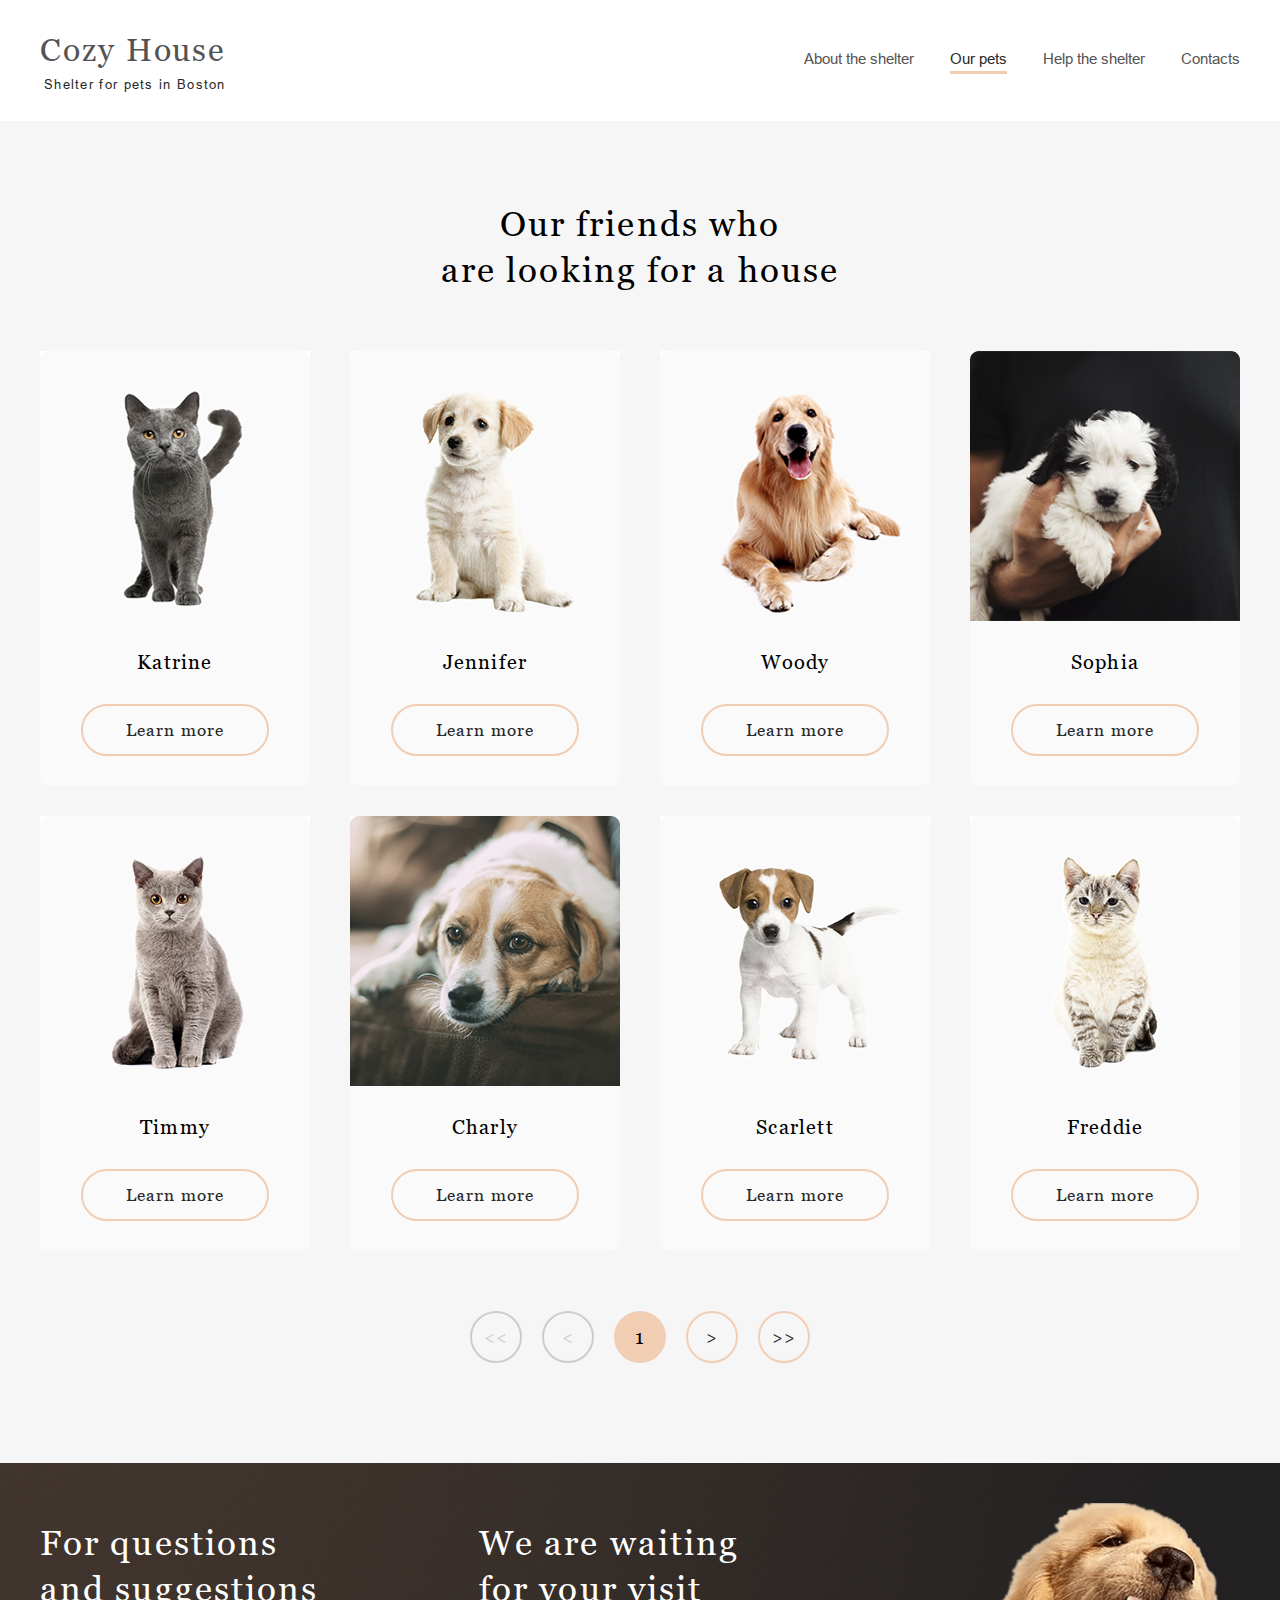
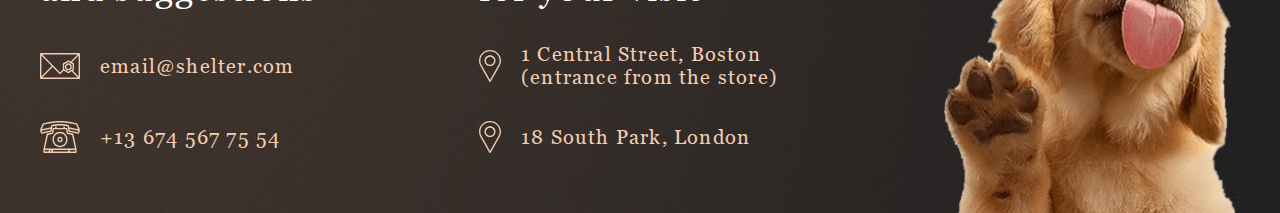
==== pets/index.html @ 0ee044de "feat: add pets 768 and 320" ====
<!DOCTYPE html>
<html lang="en">

<head>
  <meta charset="UTF-8">
  <meta name="viewport" content="width=device-width, initial-scale=1.0">
  <link rel="shortcut icon" href="../assets/favicon.ico" type="image/x-icon">
  <link rel="stylesheet" href="../assets/style.css">
  <link rel="stylesheet" href="style.css">

  <title>Cozy House - Pets</title>
</head>

<body>
  <header class="header header--style-secondary">
    <div class="header-wrapper">
      <a href="../main/index.html" class="logo">
        <h1 class="logo__title title title--style-h1">Cozy House</h1>
        <div class="logo__subtitle">Shelter for pets in Boston</div>
      </a>

      <nav class="nav">
        <ul class="nav-list">
          <li class="nav-list__item">
            <a class="nav-list__link link" href="../main/index.html">About the shelter</a>
          </li>
          <li class="nav-list__item nav-list__item--active">
            <a class="nav-list__link link">Our pets</a>
          </li>
          <li class="nav-list__item">
            <a class="nav-list__link link" href="../main/index.html#help">Help the shelter</a>
          </li>
          <li class="nav-list__item">
            <a class="nav-list__link link" href="#footer">Contacts</a>
          </li>
        </ul>
      </nav>

      <button class="burger-btn">
        <div class="burger-btn__line"></div>
        <div class="burger-btn__line"></div>
        <div class="burger-btn__line"></div>
      </button>
    </div>
  </header>

  <main>
    <section class="our-friends">
      <div class="our-friends__wrapper content-wrapper">
        <h3 class="our-friends__heading title title--style-h3">
          Our friends who<br>
          are looking for a house
        </h3>

        <div class="our-friends__cards pet-cards">
          <div class="pet-card">
            <div class="pet-card__image">
              <img width="270" height="270" src="../assets/img/pets-katrine.jpg" alt="cat Katrine">
            </div>
            <div class="pet-card__name">Katrine</div>

            <button class="button button--style-secondary">Learn more</button>
          </div>

          <div class="pet-card">
            <div class="pet-card__image">
              <img width="270" height="270" src="../assets/img/pets-jennifer.jpg" alt="puppy Jennifer">
            </div>
            <div class="pet-card__name">Jennifer</div>

            <button class="button button--style-secondary">Learn more</button>
          </div>

          <div class="pet-card">
            <div class="pet-card__image">
              <img width="270" height="270" src="../assets/img/pets-woody.jpg" alt="dog Woody">
            </div>
            <div class="pet-card__name">Woody</div>

            <button class="button button--style-secondary">Learn more</button>
          </div>

          <div class="pet-card">
            <div class="pet-card__image">
              <img width="270" height="270" src="../assets/img/pets-sophia.jpg" alt="puppy Sophia">
            </div>
            <div class="pet-card__name">Sophia</div>

            <button class="button button--style-secondary">Learn more</button>
          </div>

          <div class="pet-card">
            <div class="pet-card__image">
              <img width="270" height="270" src="../assets/img/pets-timmy.jpg" alt="cat Timmy">
            </div>
            <div class="pet-card__name">Timmy</div>

            <button class="button button--style-secondary">Learn more</button>
          </div>

          <div class="pet-card">
            <div class="pet-card__image">
              <img width="270" height="270" src="../assets/img/pets-charly.jpg" alt="dog Charly">
            </div>
            <div class="pet-card__name">Charly</div>

            <button class="button button--style-secondary">Learn more</button>
          </div>

          <div class="pet-card">
            <div class="pet-card__image">
              <img width="270" height="270" src="../assets/img/pets-scarlet.jpg" alt="puppy Scarlett">
            </div>
            <div class="pet-card__name">Scarlett</div>

            <button class="button button--style-secondary">Learn more</button>
          </div>

          <div class="pet-card">
            <div class="pet-card__image">
              <img width="270" height="270" src="../assets/img/pets-freddie.jpg" alt="cat Freddie">
            </div>
            <div class="pet-card__name">Freddie</div>

            <button class="button button--style-secondary">Learn more</button>
          </div>
        </div>

        <div class="our-friends__buttons">
          <button
            class="our-friends__button our-friends__button--start button button--style-secondary button--form-round"
            disabled>
            &lt;&lt;
          </button>
          <button
            class="our-friends__button our-friends__button--step-up button button--style-secondary button--form-round"
            disabled>
            &lt;
          </button>

          <div class="our-friends__page-number title title--style-h4">1</div>

          <button
            class="our-friends__button our-friends__button--step-down button button--style-secondary button--form-round">
            &gt;
          </button>
          <button
            class="our-friends__button our-friends__button--finsh button button--style-secondary button--form-round">
            &gt;&gt;
          </button>
        </div>
      </div>
    </section>
  </main>

  <footer id="footer" class="footer">
    <div class="footer-wrapper">
      <div class="footer-contacts">
        <h3 class="footer__title title title--style-h3">For questions and suggestions</h3>
        <a class="footer-link" href="mailto:email@shelter.com">
          <svg class="footer-link__icon" width="40" height="32" viewBox="0 0 40 32" xmlns="http://www.w3.org/2000/svg">
            <path
              d="M39.315 3H0.684964C0.5033 3 0.329077 3.07325 0.200621 3.20362C0.0721657 3.334 0 3.51084 0 3.69522V28.3048C0 28.4892 0.0721657 28.666 0.200621 28.7964C0.329077 28.9268 0.5033 29 0.684964 29H39.315C39.4967 29 39.6709 28.9268 39.7994 28.7964C39.9278 28.666 40 28.4892 40 28.3048V3.69522C40 3.51084 39.9278 3.334 39.7994 3.20362C39.6709 3.07325 39.4967 3 39.315 3ZM32.5774 18.0331C32.6846 18.5259 32.7954 19.0355 32.6513 19.2882C32.4966 19.5596 31.9966 19.7173 31.5131 19.8699C31.1316 19.9902 30.7373 20.1147 30.3857 20.3212C30.0461 20.5206 29.7523 20.8001 29.4683 21.0704C29.0772 21.4426 28.7079 21.794 28.374 21.794C28.04 21.794 27.6706 21.4425 27.2797 21.0704C26.9956 20.8001 26.7018 20.5205 26.3622 20.3212C26.0107 20.1147 25.6163 19.9903 25.2348 19.8699C24.7513 19.7173 24.2513 19.5596 24.0967 19.2882C23.9526 19.0355 24.0633 18.5259 24.1705 18.0331C24.2584 17.6285 24.3493 17.2103 24.3493 16.7821C24.3493 16.354 24.2584 15.9356 24.1705 15.5311C24.0633 15.0383 23.9526 14.5288 24.0967 14.2759C24.2513 14.0046 24.7513 13.8468 25.2348 13.6942C25.6163 13.5739 26.0107 13.4494 26.3622 13.243C26.7018 13.0435 26.9956 12.764 27.2797 12.4937C27.6706 12.1216 28.04 11.7701 28.374 11.7701C28.7079 11.7701 29.0773 12.1216 29.4683 12.4937C29.7523 12.764 30.0461 13.0435 30.3857 13.243C30.7373 13.4493 31.1316 13.5738 31.5131 13.6941C31.9966 13.8467 32.4966 14.0045 32.6512 14.2758C32.7954 14.5286 32.6846 15.0381 32.5774 15.5309C32.4895 15.9354 32.3986 16.3537 32.3986 16.7819C32.3986 17.2102 32.4895 17.6286 32.5774 18.0331ZM30.5975 11.6608C30.5345 11.6024 30.4705 11.5416 30.4053 11.4795C29.8904 10.9896 29.2497 10.3798 28.374 10.3798C27.4982 10.3798 26.8575 10.9896 26.3426 11.4795C26.1045 11.7061 25.8796 11.9201 25.6761 12.0396C25.4574 12.168 25.1518 12.2645 24.8281 12.3666C24.1276 12.5876 23.3336 12.8381 22.9109 13.5797C22.5001 14.3004 22.6768 15.1134 22.8328 15.8307C22.9081 16.1777 22.9794 16.5055 22.9794 16.7821C22.9794 17.0587 22.9081 17.3866 22.8328 17.7336C22.6975 18.3556 22.5473 19.0496 22.7775 19.693L19.9997 22.5464L2.32449 4.39044H37.6748L30.5975 11.6608ZM11.7007 16L1.36993 26.6116V5.38812L11.7007 16ZM12.6635 16.989L19.5124 24.0242C19.5761 24.0896 19.6519 24.1416 19.7356 24.177C19.8192 24.2125 19.9089 24.2308 19.9996 24.2308C20.0902 24.2308 20.18 24.2125 20.2636 24.177C20.3472 24.1416 20.4231 24.0896 20.4868 24.0242L23.6841 20.7398C24.044 20.9494 24.4495 21.0781 24.8281 21.1976C25.1518 21.2997 25.4575 21.3962 25.6761 21.5245C25.8796 21.644 26.1044 21.8581 26.3426 22.0846C26.8575 22.5746 27.4982 23.1844 28.374 23.1844C29.2496 23.1844 29.8904 22.5746 30.4053 22.0846C30.6434 21.858 30.8682 21.644 31.0718 21.5244C31.2043 21.4466 31.3691 21.3806 31.5502 21.3179L37.675 27.6094H2.32431L12.6635 16.989ZM32.9664 20.7946C33.3117 20.6108 33.6223 20.3612 33.8371 19.9846C34.2479 19.2639 34.0711 18.4508 33.9151 17.7336C33.8398 17.3866 33.7686 17.0587 33.7686 16.7821C33.7686 16.5055 33.8398 16.1777 33.9151 15.8307C34.0711 15.1134 34.2479 14.3005 33.837 13.5797C33.4142 12.8381 32.6203 12.5876 31.9197 12.3666L31.8559 12.3463L38.6301 5.38738V26.6122L32.9664 20.7946Z"
              fill="#F1CDB3" />
            <path
              d="M28.374 13.2424C26.451 13.2424 24.8865 14.8302 24.8865 16.782C24.8865 18.7337 26.451 20.3215 28.374 20.3215C30.297 20.3215 31.8614 18.7337 31.8614 16.782C31.8614 14.8302 30.2969 13.2424 28.374 13.2424ZM28.374 18.9311C27.2064 18.9311 26.2564 17.967 26.2564 16.782C26.2564 15.5969 27.2063 14.6328 28.374 14.6328C29.5416 14.6328 30.4915 15.5969 30.4915 16.782C30.4915 17.967 29.5415 18.9311 28.374 18.9311Z"
              fill="#F1CDB3" />
          </svg>
          <span class="footer-link__text title title--style-h4">email@shelter.com</span>
        </a>

        <a href="tel:+136745677554" class="footer-link">
          <svg class="footer-link__icon" width="40" height="32" viewBox="0 0 40 32" xmlns="http://www.w3.org/2000/svg">
            <path
              d="M39.9461 8.89543L37.5102 2.9049C37.4685 2.80251 37.4043 2.71139 37.3226 2.63868C37.2408 2.56598 37.1437 2.51367 37.0389 2.48585L34.111 1.70799C25.5388 -0.569376 14.4609 -0.569281 5.88906 1.70799L2.96105 2.48585C2.85626 2.51367 2.75918 2.56598 2.67743 2.63868C2.59568 2.71139 2.53147 2.80251 2.48984 2.9049L0.0539764 8.89543C-0.0131281 9.06038 -0.0178273 9.24503 0.0407965 9.41333L1.01509 12.2089C1.07166 12.3713 1.18339 12.5075 1.32986 12.5925C1.47633 12.6775 1.64776 12.7056 1.8128 12.6717L11.0692 10.7747C11.2084 10.7462 11.3359 10.675 11.4348 10.5706C11.5337 10.4661 11.5993 10.3334 11.623 10.19L12.4245 5.32594C16.8365 4.18994 23.1635 4.18994 27.5753 5.32594L28.3769 10.19C28.4006 10.3335 28.4662 10.4663 28.5651 10.5707C28.664 10.6751 28.7915 10.7463 28.9307 10.7748L38.187 12.6718C38.3521 12.7056 38.5234 12.6774 38.6699 12.5924C38.8164 12.5075 38.9281 12.3714 38.9848 12.209L39.9592 9.41343C40.0178 9.2451 40.0131 9.06043 39.9461 8.89543ZM2.13193 11.1412L1.63183 9.70624L10.5973 7.78606L10.321 9.46295L2.13193 11.1412ZM11.6222 4.0568C11.4935 4.09314 11.3777 4.16636 11.2883 4.26784C11.1989 4.36933 11.1396 4.49486 11.1174 4.62969L10.848 6.26453L1.85991 8.1896L3.65015 3.78707L6.2409 3.09877C14.5991 0.878304 25.4007 0.878208 33.7593 3.09877L36.35 3.78707L38.1403 8.1896L29.1522 6.26453L28.8828 4.62969C28.8606 4.49487 28.8013 4.36936 28.7119 4.26788C28.6224 4.1664 28.5066 4.09318 28.378 4.0568C23.6016 2.70615 16.3984 2.70615 11.6222 4.0568ZM37.8681 11.1412L29.6792 9.46295L29.4028 7.78606L38.3682 9.70624L37.8681 11.1412Z"
              fill="#F1CDB3" />
            <path
              d="M33.2901 13.1186C33.261 12.9842 33.1948 12.8612 33.0995 12.7643C33.0041 12.6673 32.8836 12.6005 32.7522 12.5717L27.9776 11.526L27.3764 7.51395C27.351 7.34431 27.2672 7.18959 27.1401 7.07781C27.013 6.96603 26.851 6.90458 26.6835 6.90458H24.814V5.96398C24.814 5.56724 24.5002 5.2456 24.1129 5.2456C23.7257 5.2456 23.4119 5.56724 23.4119 5.96398V6.90458H16.5882V5.96398C16.5882 5.56724 16.2744 5.2456 15.8871 5.2456C15.4999 5.2456 15.1861 5.56724 15.1861 5.96398V6.90458H13.3166C13.1491 6.90458 12.9871 6.96603 12.86 7.07781C12.7329 7.18959 12.6491 7.34431 12.6237 7.51395L12.0224 11.526L7.24791 12.5717C7.11654 12.6005 6.996 12.6673 6.90063 12.7643C6.80527 12.8612 6.73908 12.9842 6.70996 13.1186L3.46796 28.0878C3.45692 28.1389 3.45134 28.1911 3.45132 28.2434V31.2816C3.45132 31.4721 3.52519 31.6549 3.65666 31.7896C3.78814 31.9243 3.96645 32 4.15239 32H35.8477C36.0336 32 36.212 31.9243 36.3434 31.7896C36.4749 31.6549 36.5488 31.4721 36.5488 31.2816V28.2434C36.5488 28.1911 36.5432 28.1389 36.5321 28.0878L33.2901 13.1186ZM7.98131 13.8802L12.7885 12.8273C12.9276 12.7968 13.0544 12.7238 13.152 12.6178C13.2496 12.5118 13.3134 12.3779 13.335 12.2338L13.9183 8.34134H26.0819L26.6651 12.2338C26.6867 12.3779 26.7505 12.5118 26.8481 12.6178C26.9457 12.7238 27.0725 12.7968 27.2115 12.8273L32.0189 13.8802L34.9741 27.5251H5.0261L7.98131 13.8802ZM11.7966 28.9618L10.8935 30.5632H9.82782L10.7309 28.9618H11.7966ZM13.416 28.9618H28.6721L27.769 30.5632H12.513L13.416 28.9618ZM4.85345 28.9618H9.11142L8.20836 30.5632H4.85345V28.9618ZM29.3885 30.5632L30.2916 28.9618H35.1466V30.5632H29.3885Z"
              fill="#F1CDB3" />
            <path
              d="M20 26.1606C24.1492 26.1606 27.5248 22.7016 27.5248 18.45C27.5248 14.1983 24.1492 10.7393 20 10.7393C15.8509 10.7393 12.4753 14.1983 12.4753 18.45C12.4753 22.7016 15.8509 26.1606 20 26.1606ZM20 12.1761C23.3761 12.1761 26.1227 14.9905 26.1227 18.45C26.1227 21.9094 23.3761 24.7238 20 24.7238C16.624 24.7238 13.8774 21.9094 13.8774 18.45C13.8774 14.9905 16.624 12.1761 20 12.1761Z"
              fill="#F1CDB3" />
            <path
              d="M20 21.1847C21.4717 21.1847 22.6691 19.9578 22.6691 18.4497C22.6691 16.9416 21.4717 15.7147 20 15.7147C18.5283 15.7147 17.3309 16.9416 17.3309 18.4497C17.3309 19.9578 18.5283 21.1847 20 21.1847ZM20 17.1514C20.6987 17.1514 21.267 17.7338 21.267 18.4497C21.267 19.1656 20.6987 19.7479 20 19.7479C19.3014 19.7479 18.733 19.1656 18.733 18.4497C18.733 17.7339 19.3014 17.1514 20 17.1514Z"
              fill="#F1CDB3" />
          </svg>
          <span class="footer-link__text title title title--style-h4">+13 674 567 75 54</span>
        </a>
      </div>

      <div class="footer-locations">
        <h3 class="footer__title title title--style-h3">We are waiting for your visit</h3>
        <a class="footer-link" href="https://maps.app.goo.gl/YKdQUfPBckraGof38" target="_blank">
          <svg class="footer-link__icon" width="22" height="32" viewBox="0 0 22 32" xmlns="http://www.w3.org/2000/svg">
            <path
              d="M11 0C4.93475 0 3.05176e-05 4.78519 3.05176e-05 10.6667C3.05176e-05 12.4323 0.455262 14.1829 1.32067 15.7357L10.3985 31.6562C10.5193 31.8685 10.7496 32 11 32C11.2504 32 11.4807 31.8685 11.6016 31.6562L20.6827 15.7304C21.5448 14.1829 22 12.4323 22 10.6666C22 4.78519 17.0653 0 11 0ZM19.4762 15.0905L11 29.9557L2.52717 15.0964C1.7732 13.7435 1.37507 12.2116 1.37507 10.6667C1.37507 5.52019 5.69278 1.33337 11 1.33337C16.3073 1.33337 20.625 5.52025 20.625 10.6667C20.625 12.2116 20.2269 13.7435 19.4762 15.0905Z" />
            <path
              d="M11 5.33329C7.9674 5.33329 5.50008 7.72585 5.50008 10.6666C5.50008 13.6074 7.9674 16 11 16C14.0327 16 16.5 13.6074 16.5 10.6667C16.5 7.72592 14.0327 5.33329 11 5.33329ZM11 14.6667C8.72537 14.6667 6.87505 12.8724 6.87505 10.6667C6.87505 8.46092 8.72537 6.66667 11 6.66667C13.2747 6.66667 15.125 8.46092 15.125 10.6667C15.125 12.8724 13.2747 14.6667 11 14.6667Z" />
          </svg>

          <span class="footer-link__text title title--style-h4">
            1 Central Street, Boston (entrance from the store)
          </span>
        </a>

        <a href="https://maps.app.goo.gl/YKdQUfPBckraGof38" class="footer-link" target="_blank">
          <svg class="footer-link__icon" width="22" height="32" viewBox="0 0 22 32" xmlns="http://www.w3.org/2000/svg">
            <path
              d="M11 0C4.93475 0 3.05176e-05 4.78519 3.05176e-05 10.6667C3.05176e-05 12.4323 0.455262 14.1829 1.32067 15.7357L10.3985 31.6562C10.5193 31.8685 10.7496 32 11 32C11.2504 32 11.4807 31.8685 11.6016 31.6562L20.6827 15.7304C21.5448 14.1829 22 12.4323 22 10.6666C22 4.78519 17.0653 0 11 0ZM19.4762 15.0905L11 29.9557L2.52717 15.0964C1.7732 13.7435 1.37507 12.2116 1.37507 10.6667C1.37507 5.52019 5.69278 1.33337 11 1.33337C16.3073 1.33337 20.625 5.52025 20.625 10.6667C20.625 12.2116 20.2269 13.7435 19.4762 15.0905Z" />
            <path
              d="M11 5.33329C7.9674 5.33329 5.50008 7.72585 5.50008 10.6666C5.50008 13.6074 7.9674 16 11 16C14.0327 16 16.5 13.6074 16.5 10.6667C16.5 7.72592 14.0327 5.33329 11 5.33329ZM11 14.6667C8.72537 14.6667 6.87505 12.8724 6.87505 10.6667C6.87505 8.46092 8.72537 6.66667 11 6.66667C13.2747 6.66667 15.125 8.46092 15.125 10.6667C15.125 12.8724 13.2747 14.6667 11 14.6667Z" />
          </svg>

          <span class="footer-link__text title title title--style-h4"> 18 South Park, London </span>
        </a>
      </div>
      <div class="footer-image">
        <img src="../assets/img/footer-puppy.png" alt="puppy">
      </div>
    </div>
  </footer>

  <script src="index.js"></script>
</body>

</html>
---- assets/style.css ----
@font-face {
  font-family: 'Arial';
  src: url('./fonts/arial/arial-regular.ttf');
  font-weight: 400;
}

@font-face {
  font-family: 'Georgia';
  src: url('./fonts/georgia/georgia-regular.ttf');
  font-weight: 400;
}

:root {
  --font-family: 'Georgia', sans-serif;
  --second-family: 'Arial', sans-serif;

  --color-light-xl: #fff;
  --color-light-l: #f6f6f6;
  --color-light-s: #fafafa;

  --color-dark-s: #cdcdcd;
  --color-dark-m: #b2b2b2;
  --color-dark-l: #545454;
  --color-dark-xl: #4c4c4c;
  --color-dark-2xl: #444;
  --color-dark-3xl: #292929;

  --color-primary: #f1cdb3;
  --color-primary-light: #fddcc4;
}

* {
  box-sizing: border-box;
  padding: 0;
  margin: 0;
}

html {
  font-size: 18px;
  scroll-behavior: smooth;
}

body {
  position: relative;

  background: url('../assets/img/noise_transparent.png'),
    radial-gradient(100% 215.42% at 0% 0%, #5b483a 0%, #262425 100%);
}

img {
  object-fit: contain;
  width: 100%;
}

.title {
  font-family: var(--font-family);
  font-weight: 400;
  letter-spacing: 0.06em;
}

.title--style-h1 {
  font-size: 32px;
  line-height: 36px;
}

.title--style-h2 {
  font-size: 44px;
  line-height: 57.2px;
  letter-spacing: 0;
}

.title--style-h3 {
  font-size: 35px;
  line-height: 45.5px;
}

.title--style-h4 {
  font-size: 20px;
  line-height: 23px;
}

.title--style-h5 {
  font-size: 15px;
  line-height: 16.5px;
}

p,
.hint {
  font-family: var(--second-family);
  font-weight: 400;
}

.text {
  font-size: 15px;
  line-height: 24px;
}

.hint {
  font-size: 12px;
  font-style: italic;
  line-height: 18px;
}

.header {
  position: absolute;
  width: 100%;
  overflow: hidden;
}

.header-wrapper {
  display: flex;
  justify-content: space-between;
  align-items: center;

  max-width: 1280px;
  margin: 0 auto;
  padding: 30px 40px;
}

.logo {
  display: flex;
  flex-direction: column;
  gap: 10px;

  text-decoration: none;
}

.logo__title {
  color: var(--color-primary);
}

.logo__subtitle {
  padding-left: 4px;

  font-family: var(--second-family);
  font-weight: 400;
  font-size: 13px;
  color: var(--color-light-xl);
  letter-spacing: 0.1em;
  line-height: 14px;
}

.nav-list {
  display: flex;
  gap: 36px;
  padding: 17px 0 17px;
}

.nav-list__item {
  list-style: none;
}

.link {
  font-family: var(--second-family);
  font-weight: 400;
  font-size: 15px;
  line-height: 24px;
  text-decoration: none;

  transition: all 0.15s linear;
}

.nav-list__item--active {
  border-bottom: 3px solid var(--color-primary);
  pointer-events: none;
}

.link {
  color: var(--color-dark-s);
}

.nav-list__item--active .link,
.link:hover {
  color: var(--color-light-s);
}

.header--style-secondary {
  position: relative;
  background-color: var(--color-light-xl);
}

.header--style-secondary .logo__title {
  color: var(--color-dark-l);
}

.header--style-secondary .logo__subtitle {
  color: var(--color-dark-3xl);
}

.header--style-secondary .link {
  color: var(--color-dark-l);
}

.header--style-secondary .nav-list__item--active .link {
  color: var(--color-dark-3xl);
}

.header--style-secondary .nav .link:hover {
  color: var(--color-dark-3xl);
}

.content-wrapper {
  display: flex;
  justify-content: center;
  align-items: center;

  margin: 0 auto;
  max-width: 1280px;
  padding: 80px 40px 100px;
}

.button {
  width: fit-content;
  padding: 13px 43px;
  border-radius: 100px;

  font-family: var(--font-family);
  font-size: 17px;
  font-weight: 400;
  line-height: 22.1px;
  letter-spacing: 0.06em;
  color: var(--color-dark-3xl);
  text-decoration: none;

  cursor: pointer;

  transition: all 0.15s linear;
}

.button--style-primary {
  border: 2px solid var(--color-primary);
  background-color: var(--color-primary);
}

.button--style-primary:hover {
  background-color: var(--color-light-s);
}

.button--style-secondary {
  background-color: inherit;
  border: 2px solid var(--color-primary);
}

.button--style-secondary:hover {
  background-color: var(--color-primary);
}

.button--form-round {
  display: flex;
  justify-content: center;
  align-items: center;

  width: 52px;
  height: 52px;

  border-radius: 50%;
  padding: 0;
}

.button--form-round img {
  width: 14px;
  height: 6px;
}

.button--style-secondary:disabled {
  border: 2px solid var(--color-dark-s);
  color: var(--color-dark-s);

  pointer-events: none;
}

.footer-wrapper {
  display: flex;
  justify-content: center;
  flex-wrap: wrap;
  column-gap: 13.25%;
  row-gap: 65px;

  margin: 0 auto;
  max-width: 1280px;
  padding: 40px 40px 0 40px;
}

.footer-contacts,
.footer-locations {
  display: flex;
  flex-direction: column;
}

.footer-contacts {
  max-width: 280px;
  gap: 39px;
}

.footer-locations {
  max-width: 302px;
  gap: 32px;
}

.footer__title {
  padding-top: 17px;
  color: var(--color-light-xl);
}

.footer-link {
  display: flex;
  align-items: center;
  gap: 20px;

  text-decoration: none;
  transition: all 0.15s linear;
}

.footer-link__icon {
  flex-shrink: 0;
}

.footer-link:hover .footer-link__text {
  color: var(--color-light-s);
}

.footer-link path {
  fill: var(--color-primary);
}

.footer-link:hover path {
  fill: var(--color-light-s);
}

.footer-link__text {
  color: var(--color-primary);
}

.footer-image {
  max-width: 300px;

  display: flex;
  align-items: end;
}

.pet-cards {
  display: flex;
  justify-content: space-between;
  gap: 40px;

  width: 100%;
}

.pet-card {
  display: flex;
  flex-direction: column;
  justify-content: center;
  align-items: center;
  gap: 30px;

  width: 270px;
  height: 435px;
  padding-bottom: 30px;

  background-color: var(--color-light-s);
  border-radius: 9px;

  cursor: pointer;
  transition: all 0.15s linear;
}
.pet-card:hover {
  background-color: var(--color-light-xl);
  box-shadow: 0px 2px 35px 14px #0d0d0d0a;
}

.pet-card:hover .button {
  background-color: var(--color-primary);
}

.pet-card__image {
  width: 270px;
  height: 270px;
}

.pet-card__name {
  font-family: var(--font-family);
  font-size: 20px;
  font-weight: 400;
  line-height: 22.72px;
  letter-spacing: 0.06em;
  text-align: center;
}

.burger-btn {
  position: relative;

  z-index: 100;

  display: none;
  flex-direction: column;
  justify-content: center;
  gap: 8px;

  width: 30px;
  height: 30px;

  background-color: transparent;
  border: none;
  outline: none;

  cursor: pointer;
  transition: 0.5s all linear;
}

.burger-btn.active {
  transform: rotate(90deg);
}

.burger-btn__line {
  width: 100%;
  height: 2px;

  transition: background-color 0.3s linear;
}

.burger-btn__line {
  background-color: var(--color-primary);
}

.burger-btn:hover .burger-btn__line {
  background-color: var(--color-light-s);
  transition: background-color 0.2s;
}

.header--style-secondary .burger-btn .burger-btn__line {
  background-color: var(--color-dark-xl);
}

.header--style-secondary .burger-btn:hover .burger-btn__line {
  color: var(--color-dark-l);
  transition: background-color 0.2s;
}

@media screen and (max-width: 768px) {
  .content-wrapper {
    flex-direction: column;

    padding: 80px 30px 100px;
  }

  .header-wrapper {
    padding: 30px 30px;
  }

  .footer-wrapper {
    padding: 30px 30px 0 30px;
    column-gap: 8.25%;
  }
  .footer__title {
    padding-top: 0;
    max-width: 280px;
  }
}

@media screen and (max-width: 767px) {
  .burger-btn {
    display: flex;
  }

  .nav {
    position: absolute;
    top: 0;
    right: -100vw;

    z-index: 50;

    width: 100vw;
    height: 100vh;

    background-color: #29292999;
  }

  .nav.open {
    right: 0;
  }

  .nav-list {
    flex-direction: column;
    justify-content: center;
    align-items: center;
    gap: 40px;

    height: 100%;
    max-width: 320px;
    padding: 0 0 0 0;
    margin-left: auto;

    background: var(--color-dark-xl);
    transition: width 0.2s;
  }

  .header--style-secondary .nav-list {
    background: var(--color-light-xl);
  }

  .nav-list__item {
    width: fit-content;
  }

  .nav-list__link {
    font-size: 32px;
    line-height: 51.2px;
  }
}

@media screen and (max-width: 480px) {
  .title--style-h2,
  .title--style-h3 {
    font-size: 25px;
    line-height: 32.5px;
    letter-spacing: 0.06em;
  }

  .title--style-h5 {
    font-size: 15px;
    line-height: 24px;
    letter-spacing: 0;
  }

  .content-wrapper {
    padding: 41.5px 10px;
    text-align: justify;
  }

  .title {
    text-align: center;
  }

  .header-wrapper {
    padding: 30px 20px;
  }

  .footer-wrapper {
    padding: 30px 10px 0 10px;
    row-gap: 39px;
  }

  .footer-contacts,
  .footer-locations {
    align-items: center;
    gap: 40px;
  }

  .footer-link__text {
    text-align: left;
  }

  .footer-locations .footer-link {
    align-self: flex-start;
  }

  .footer-image {
    max-width: 260px;
  }
}
---- pets/style.css ----
.our-friends {
  min-height: calc(100vh - 120px - 350px);
  background-color: var(--color-light-l);
}

.our-friends__wrapper {
  display: block;
}

.our-friends__heading {
  text-align: center;

  margin-bottom: 59px;
}

.our-friends__cards {
  flex-wrap: wrap;
  justify-content: center;
  row-gap: 30px;

  margin-bottom: 60px;

  overflow: hidden;
}

.our-friends__buttons {
  display: grid;
  grid-template-columns: repeat(5, minmax(52px, 62px));
  align-items: center;
  justify-content: center;

  gap: 10px;
}

.our-friends__page-number {
  display: flex;
  justify-content: center;
  align-items: center;

  width: 52px;
  height: 52px;

  border-radius: 50%;
  background-color: var(--color-primary);
}

.our-friends__button,
.our-friends__page-number {
  justify-self: center;
}

@media screen and (max-width: 960px) {
  .our-friends__wrapper {
    padding: 80px 30px 77px;
  }

  .our-friends__heading {
    margin-bottom: 30px;
  }

  .our-friends__cards {
    max-height: 1365px;
    margin-bottom: 39px;
  }
}

@media screen and (max-width: 480px) {
  .our-friends__wrapper {
    padding: 42px 10px;
  }

  .our-friends__heading {
    margin-bottom: 42px;
  }
  .our-friends__cards {
    margin-bottom: 41px;
  }
}
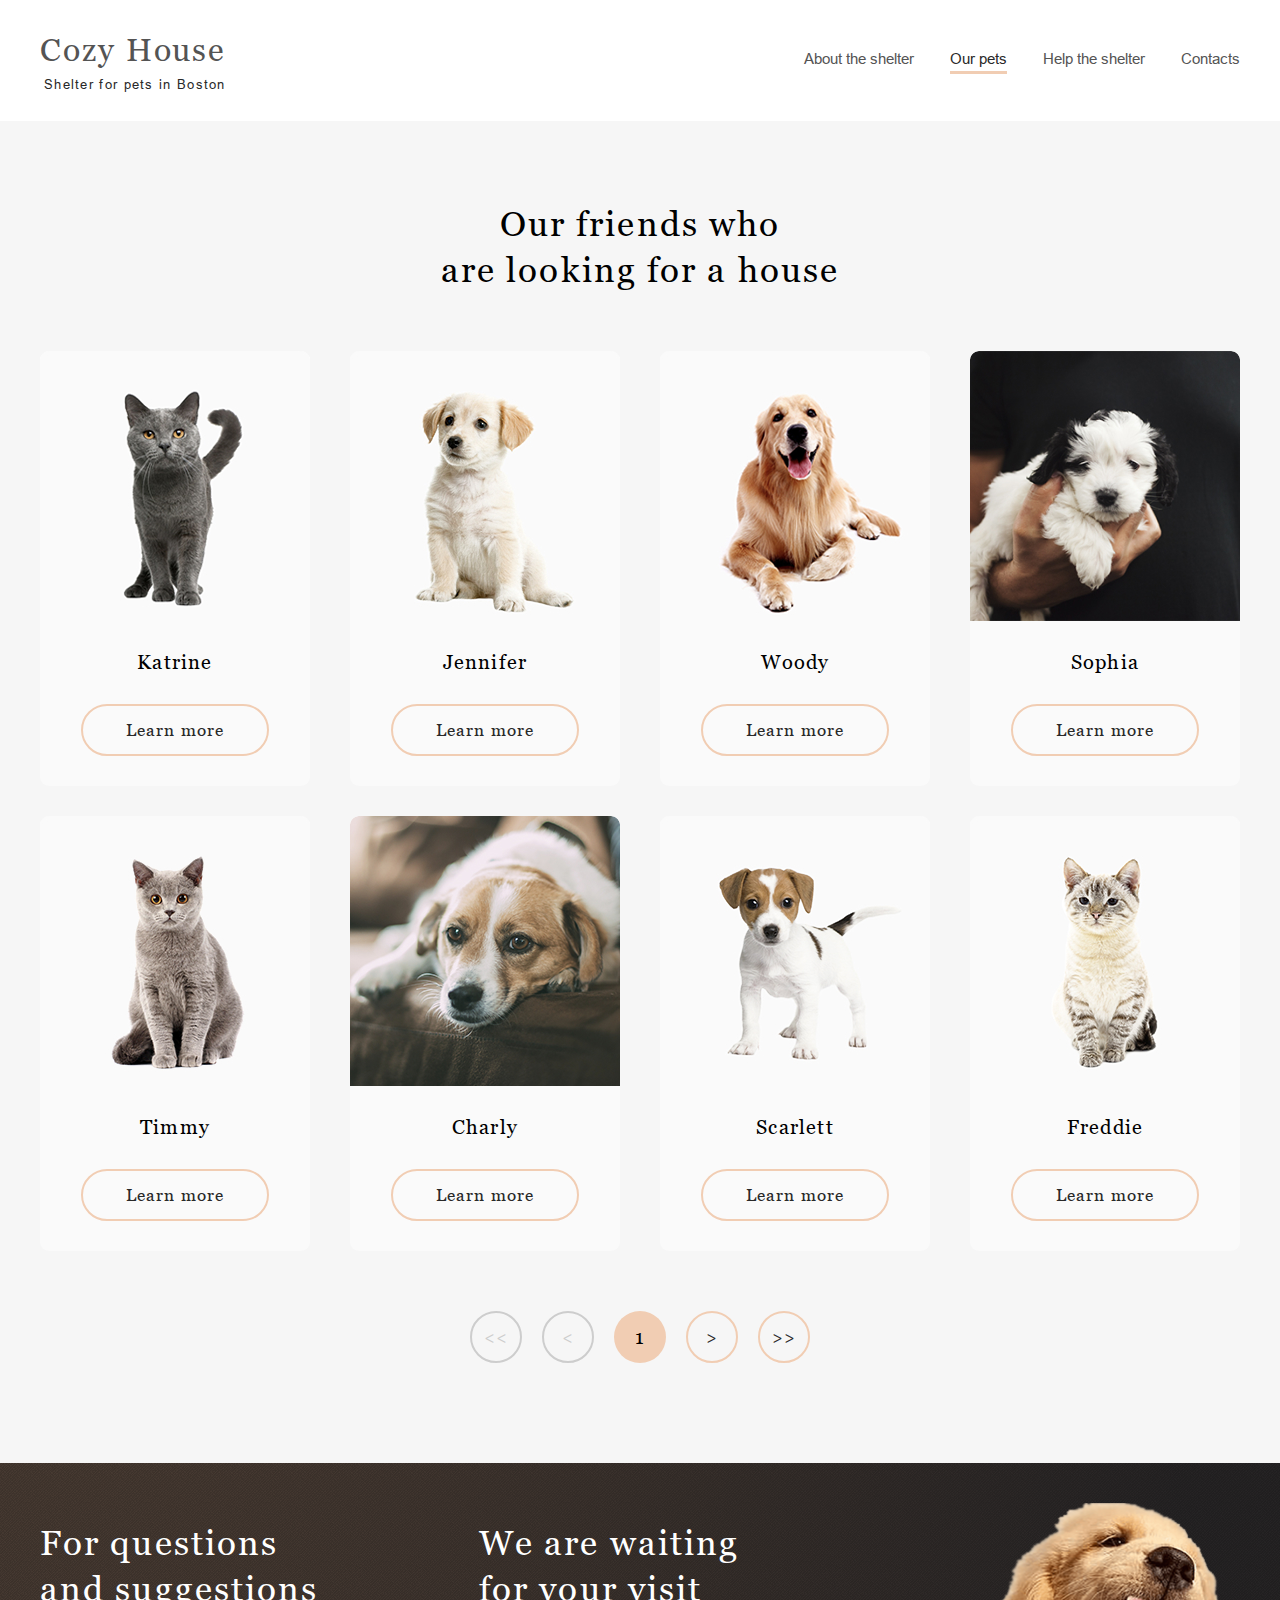
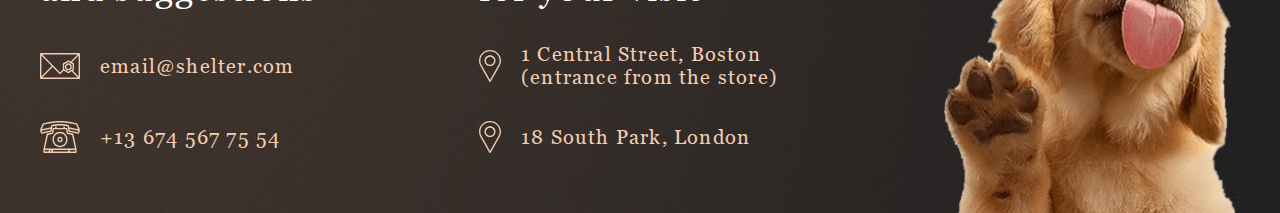
==== commit d5880cb3: "feat: add slider functionality" ====
--- a/pets/index.html
+++ b/pets/index.html
@@ -12,215 +12,225 @@
 </head>
 
 <body>
-  <header class="header header--style-secondary">
-    <div class="header-wrapper">
-      <a href="../main/index.html" class="logo">
-        <h1 class="logo__title title title--style-h1">Cozy House</h1>
-        <div class="logo__subtitle">Shelter for pets in Boston</div>
-      </a>
-
-      <nav class="nav">
-        <ul class="nav-list">
-          <li class="nav-list__item">
-            <a class="nav-list__link link" href="../main/index.html">About the shelter</a>
-          </li>
-          <li class="nav-list__item nav-list__item--active">
-            <a class="nav-list__link link">Our pets</a>
-          </li>
-          <li class="nav-list__item">
-            <a class="nav-list__link link" href="../main/index.html#help">Help the shelter</a>
-          </li>
-          <li class="nav-list__item">
-            <a class="nav-list__link link" href="#footer">Contacts</a>
-          </li>
-        </ul>
-      </nav>
-
-      <button class="burger-btn">
-        <div class="burger-btn__line"></div>
-        <div class="burger-btn__line"></div>
-        <div class="burger-btn__line"></div>
-      </button>
-    </div>
-  </header>
-
-  <main>
-    <section class="our-friends">
-      <div class="our-friends__wrapper content-wrapper">
-        <h3 class="our-friends__heading title title--style-h3">
-          Our friends who<br>
-          are looking for a house
-        </h3>
-
-        <div class="our-friends__cards pet-cards">
-          <div class="pet-card">
-            <div class="pet-card__image">
-              <img width="270" height="270" src="../assets/img/pets-katrine.jpg" alt="cat Katrine">
-            </div>
-            <div class="pet-card__name">Katrine</div>
-
-            <button class="button button--style-secondary">Learn more</button>
+  <div id="content" class="content">
+    <header class="header header--style-secondary">
+      <div id="header-wrapper" class="header-wrapper">
+        <a href="../main/index.html" class="logo">
+          <h1 class="logo__title title title--style-h1">Cozy House</h1>
+          <div class="logo__subtitle">Shelter for pets in Boston</div>
+        </a>
+
+        <nav class="nav">
+          <ul class="nav-list">
+            <li class="nav-list__item">
+              <a class="nav-list__link link" href="../main/index.html">About the shelter</a>
+            </li>
+            <li class="nav-list__item nav-list__item--active">
+              <a class="nav-list__link link">Our pets</a>
+            </li>
+            <li class="nav-list__item">
+              <a class="nav-list__link link" href="../main/index.html#help">Help the shelter</a>
+            </li>
+            <li class="nav-list__item">
+              <a class="nav-list__link link" href="#footer">Contacts</a>
+            </li>
+          </ul>
+        </nav>
+
+
+        <div class="backdrop"></div>
+
+        <button id="burger-btn" class="burger-btn">
+          <span class="burger-btn__line"></span>
+          <span class="burger-btn__line"></span>
+          <span class="burger-btn__line"></span>
+        </button>
+      </div>
+    </header>
+
+    <main>
+      <section class="our-friends">
+        <div class="our-friends__wrapper content-wrapper">
+          <h3 class="our-friends__heading title title--style-h3">
+            Our friends who<br>
+            are looking for a house
+          </h3>
+
+          <div class="our-friends__cards pet-cards">
+            <div class="pet-card">
+              <div class="pet-card__image">
+                <img width="270" height="270" src="../assets/img/pets-katrine.jpg" alt="cat Katrine">
+              </div>
+              <div class="pet-card__name">Katrine</div>
+
+              <button class="button button--style-secondary">Learn more</button>
+            </div>
+
+            <div class="pet-card">
+              <div class="pet-card__image">
+                <img width="270" height="270" src="../assets/img/pets-jennifer.jpg" alt="puppy Jennifer">
+              </div>
+              <div class="pet-card__name">Jennifer</div>
+
+              <button class="button button--style-secondary">Learn more</button>
+            </div>
+
+            <div class="pet-card">
+              <div class="pet-card__image">
+                <img width="270" height="270" src="../assets/img/pets-woody.jpg" alt="dog Woody">
+              </div>
+              <div class="pet-card__name">Woody</div>
+
+              <button class="button button--style-secondary">Learn more</button>
+            </div>
+
+            <div class="pet-card">
+              <div class="pet-card__image">
+                <img width="270" height="270" src="../assets/img/pets-sophia.jpg" alt="puppy Sophia">
+              </div>
+              <div class="pet-card__name">Sophia</div>
+
+              <button class="button button--style-secondary">Learn more</button>
+            </div>
+
+            <div class="pet-card">
+              <div class="pet-card__image">
+                <img width="270" height="270" src="../assets/img/pets-timmy.jpg" alt="cat Timmy">
+              </div>
+              <div class="pet-card__name">Timmy</div>
+
+              <button class="button button--style-secondary">Learn more</button>
+            </div>
+
+            <div class="pet-card">
+              <div class="pet-card__image">
+                <img width="270" height="270" src="../assets/img/pets-charly.jpg" alt="dog Charly">
+              </div>
+              <div class="pet-card__name">Charly</div>
+
+              <button class="button button--style-secondary">Learn more</button>
+            </div>
+
+            <div class="pet-card">
+              <div class="pet-card__image">
+                <img width="270" height="270" src="../assets/img/pets-scarlet.jpg" alt="puppy Scarlett">
+              </div>
+              <div class="pet-card__name">Scarlett</div>
+
+              <button class="button button--style-secondary">Learn more</button>
+            </div>
+
+            <div class="pet-card">
+              <div class="pet-card__image">
+                <img width="270" height="270" src="../assets/img/pets-freddie.jpg" alt="cat Freddie">
+              </div>
+              <div class="pet-card__name">Freddie</div>
+
+              <button class="button button--style-secondary">Learn more</button>
+            </div>
           </div>
 
-          <div class="pet-card">
-            <div class="pet-card__image">
-              <img width="270" height="270" src="../assets/img/pets-jennifer.jpg" alt="puppy Jennifer">
-            </div>
-            <div class="pet-card__name">Jennifer</div>
-
-            <button class="button button--style-secondary">Learn more</button>
+          <div class="our-friends__buttons">
+            <button
+              class="our-friends__button our-friends__button--start button button--style-secondary button--form-round"
+              disabled>
+              &lt;&lt;
+            </button>
+            <button
+              class="our-friends__button our-friends__button--step-up button button--style-secondary button--form-round"
+              disabled>
+              &lt;
+            </button>
+
+            <div class="our-friends__page-number title title--style-h4">1</div>
+
+            <button
+              class="our-friends__button our-friends__button--step-down button button--style-secondary button--form-round">
+              &gt;
+            </button>
+            <button
+              class="our-friends__button our-friends__button--finsh button button--style-secondary button--form-round">
+              &gt;&gt;
+            </button>
           </div>
-
-          <div class="pet-card">
-            <div class="pet-card__image">
-              <img width="270" height="270" src="../assets/img/pets-woody.jpg" alt="dog Woody">
-            </div>
-            <div class="pet-card__name">Woody</div>
-
-            <button class="button button--style-secondary">Learn more</button>
-          </div>
-
-          <div class="pet-card">
-            <div class="pet-card__image">
-              <img width="270" height="270" src="../assets/img/pets-sophia.jpg" alt="puppy Sophia">
-            </div>
-            <div class="pet-card__name">Sophia</div>
-
-            <button class="button button--style-secondary">Learn more</button>
-          </div>
-
-          <div class="pet-card">
-            <div class="pet-card__image">
-              <img width="270" height="270" src="../assets/img/pets-timmy.jpg" alt="cat Timmy">
-            </div>
-            <div class="pet-card__name">Timmy</div>
-
-            <button class="button button--style-secondary">Learn more</button>
-          </div>
-
-          <div class="pet-card">
-            <div class="pet-card__image">
-              <img width="270" height="270" src="../assets/img/pets-charly.jpg" alt="dog Charly">
-            </div>
-            <div class="pet-card__name">Charly</div>
-
-            <button class="button button--style-secondary">Learn more</button>
-          </div>
-
-          <div class="pet-card">
-            <div class="pet-card__image">
-              <img width="270" height="270" src="../assets/img/pets-scarlet.jpg" alt="puppy Scarlett">
-            </div>
-            <div class="pet-card__name">Scarlett</div>
-
-            <button class="button button--style-secondary">Learn more</button>
-          </div>
-
-          <div class="pet-card">
-            <div class="pet-card__image">
-              <img width="270" height="270" src="../assets/img/pets-freddie.jpg" alt="cat Freddie">
-            </div>
-            <div class="pet-card__name">Freddie</div>
-
-            <button class="button button--style-secondary">Learn more</button>
-          </div>
-        </div>
-
-        <div class="our-friends__buttons">
-          <button
-            class="our-friends__button our-friends__button--start button button--style-secondary button--form-round"
-            disabled>
-            &lt;&lt;
-          </button>
-          <button
-            class="our-friends__button our-friends__button--step-up button button--style-secondary button--form-round"
-            disabled>
-            &lt;
-          </button>
-
-          <div class="our-friends__page-number title title--style-h4">1</div>
-
-          <button
-            class="our-friends__button our-friends__button--step-down button button--style-secondary button--form-round">
-            &gt;
-          </button>
-          <button
-            class="our-friends__button our-friends__button--finsh button button--style-secondary button--form-round">
-            &gt;&gt;
-          </button>
+        </div>
+      </section>
+    </main>
+
+    <footer id="footer" class="footer">
+      <div class="footer-wrapper">
+        <div class="footer-contacts">
+          <h3 class="footer__title title title--style-h3">For questions and suggestions</h3>
+          <a class="footer-link" href="mailto:email@shelter.com">
+            <svg class="footer-link__icon" width="40" height="32" viewBox="0 0 40 32"
+              xmlns="http://www.w3.org/2000/svg">
+              <path
+                d="M39.315 3H0.684964C0.5033 3 0.329077 3.07325 0.200621 3.20362C0.0721657 3.334 0 3.51084 0 3.69522V28.3048C0 28.4892 0.0721657 28.666 0.200621 28.7964C0.329077 28.9268 0.5033 29 0.684964 29H39.315C39.4967 29 39.6709 28.9268 39.7994 28.7964C39.9278 28.666 40 28.4892 40 28.3048V3.69522C40 3.51084 39.9278 3.334 39.7994 3.20362C39.6709 3.07325 39.4967 3 39.315 3ZM32.5774 18.0331C32.6846 18.5259 32.7954 19.0355 32.6513 19.2882C32.4966 19.5596 31.9966 19.7173 31.5131 19.8699C31.1316 19.9902 30.7373 20.1147 30.3857 20.3212C30.0461 20.5206 29.7523 20.8001 29.4683 21.0704C29.0772 21.4426 28.7079 21.794 28.374 21.794C28.04 21.794 27.6706 21.4425 27.2797 21.0704C26.9956 20.8001 26.7018 20.5205 26.3622 20.3212C26.0107 20.1147 25.6163 19.9903 25.2348 19.8699C24.7513 19.7173 24.2513 19.5596 24.0967 19.2882C23.9526 19.0355 24.0633 18.5259 24.1705 18.0331C24.2584 17.6285 24.3493 17.2103 24.3493 16.7821C24.3493 16.354 24.2584 15.9356 24.1705 15.5311C24.0633 15.0383 23.9526 14.5288 24.0967 14.2759C24.2513 14.0046 24.7513 13.8468 25.2348 13.6942C25.6163 13.5739 26.0107 13.4494 26.3622 13.243C26.7018 13.0435 26.9956 12.764 27.2797 12.4937C27.6706 12.1216 28.04 11.7701 28.374 11.7701C28.7079 11.7701 29.0773 12.1216 29.4683 12.4937C29.7523 12.764 30.0461 13.0435 30.3857 13.243C30.7373 13.4493 31.1316 13.5738 31.5131 13.6941C31.9966 13.8467 32.4966 14.0045 32.6512 14.2758C32.7954 14.5286 32.6846 15.0381 32.5774 15.5309C32.4895 15.9354 32.3986 16.3537 32.3986 16.7819C32.3986 17.2102 32.4895 17.6286 32.5774 18.0331ZM30.5975 11.6608C30.5345 11.6024 30.4705 11.5416 30.4053 11.4795C29.8904 10.9896 29.2497 10.3798 28.374 10.3798C27.4982 10.3798 26.8575 10.9896 26.3426 11.4795C26.1045 11.7061 25.8796 11.9201 25.6761 12.0396C25.4574 12.168 25.1518 12.2645 24.8281 12.3666C24.1276 12.5876 23.3336 12.8381 22.9109 13.5797C22.5001 14.3004 22.6768 15.1134 22.8328 15.8307C22.9081 16.1777 22.9794 16.5055 22.9794 16.7821C22.9794 17.0587 22.9081 17.3866 22.8328 17.7336C22.6975 18.3556 22.5473 19.0496 22.7775 19.693L19.9997 22.5464L2.32449 4.39044H37.6748L30.5975 11.6608ZM11.7007 16L1.36993 26.6116V5.38812L11.7007 16ZM12.6635 16.989L19.5124 24.0242C19.5761 24.0896 19.6519 24.1416 19.7356 24.177C19.8192 24.2125 19.9089 24.2308 19.9996 24.2308C20.0902 24.2308 20.18 24.2125 20.2636 24.177C20.3472 24.1416 20.4231 24.0896 20.4868 24.0242L23.6841 20.7398C24.044 20.9494 24.4495 21.0781 24.8281 21.1976C25.1518 21.2997 25.4575 21.3962 25.6761 21.5245C25.8796 21.644 26.1044 21.8581 26.3426 22.0846C26.8575 22.5746 27.4982 23.1844 28.374 23.1844C29.2496 23.1844 29.8904 22.5746 30.4053 22.0846C30.6434 21.858 30.8682 21.644 31.0718 21.5244C31.2043 21.4466 31.3691 21.3806 31.5502 21.3179L37.675 27.6094H2.32431L12.6635 16.989ZM32.9664 20.7946C33.3117 20.6108 33.6223 20.3612 33.8371 19.9846C34.2479 19.2639 34.0711 18.4508 33.9151 17.7336C33.8398 17.3866 33.7686 17.0587 33.7686 16.7821C33.7686 16.5055 33.8398 16.1777 33.9151 15.8307C34.0711 15.1134 34.2479 14.3005 33.837 13.5797C33.4142 12.8381 32.6203 12.5876 31.9197 12.3666L31.8559 12.3463L38.6301 5.38738V26.6122L32.9664 20.7946Z"
+                fill="#F1CDB3" />
+              <path
+                d="M28.374 13.2424C26.451 13.2424 24.8865 14.8302 24.8865 16.782C24.8865 18.7337 26.451 20.3215 28.374 20.3215C30.297 20.3215 31.8614 18.7337 31.8614 16.782C31.8614 14.8302 30.2969 13.2424 28.374 13.2424ZM28.374 18.9311C27.2064 18.9311 26.2564 17.967 26.2564 16.782C26.2564 15.5969 27.2063 14.6328 28.374 14.6328C29.5416 14.6328 30.4915 15.5969 30.4915 16.782C30.4915 17.967 29.5415 18.9311 28.374 18.9311Z"
+                fill="#F1CDB3" />
+            </svg>
+            <span class="footer-link__text title title--style-h4">email@shelter.com</span>
+          </a>
+
+          <a href="tel:+136745677554" class="footer-link">
+            <svg class="footer-link__icon" width="40" height="32" viewBox="0 0 40 32"
+              xmlns="http://www.w3.org/2000/svg">
+              <path
+                d="M39.9461 8.89543L37.5102 2.9049C37.4685 2.80251 37.4043 2.71139 37.3226 2.63868C37.2408 2.56598 37.1437 2.51367 37.0389 2.48585L34.111 1.70799C25.5388 -0.569376 14.4609 -0.569281 5.88906 1.70799L2.96105 2.48585C2.85626 2.51367 2.75918 2.56598 2.67743 2.63868C2.59568 2.71139 2.53147 2.80251 2.48984 2.9049L0.0539764 8.89543C-0.0131281 9.06038 -0.0178273 9.24503 0.0407965 9.41333L1.01509 12.2089C1.07166 12.3713 1.18339 12.5075 1.32986 12.5925C1.47633 12.6775 1.64776 12.7056 1.8128 12.6717L11.0692 10.7747C11.2084 10.7462 11.3359 10.675 11.4348 10.5706C11.5337 10.4661 11.5993 10.3334 11.623 10.19L12.4245 5.32594C16.8365 4.18994 23.1635 4.18994 27.5753 5.32594L28.3769 10.19C28.4006 10.3335 28.4662 10.4663 28.5651 10.5707C28.664 10.6751 28.7915 10.7463 28.9307 10.7748L38.187 12.6718C38.3521 12.7056 38.5234 12.6774 38.6699 12.5924C38.8164 12.5075 38.9281 12.3714 38.9848 12.209L39.9592 9.41343C40.0178 9.2451 40.0131 9.06043 39.9461 8.89543ZM2.13193 11.1412L1.63183 9.70624L10.5973 7.78606L10.321 9.46295L2.13193 11.1412ZM11.6222 4.0568C11.4935 4.09314 11.3777 4.16636 11.2883 4.26784C11.1989 4.36933 11.1396 4.49486 11.1174 4.62969L10.848 6.26453L1.85991 8.1896L3.65015 3.78707L6.2409 3.09877C14.5991 0.878304 25.4007 0.878208 33.7593 3.09877L36.35 3.78707L38.1403 8.1896L29.1522 6.26453L28.8828 4.62969C28.8606 4.49487 28.8013 4.36936 28.7119 4.26788C28.6224 4.1664 28.5066 4.09318 28.378 4.0568C23.6016 2.70615 16.3984 2.70615 11.6222 4.0568ZM37.8681 11.1412L29.6792 9.46295L29.4028 7.78606L38.3682 9.70624L37.8681 11.1412Z"
+                fill="#F1CDB3" />
+              <path
+                d="M33.2901 13.1186C33.261 12.9842 33.1948 12.8612 33.0995 12.7643C33.0041 12.6673 32.8836 12.6005 32.7522 12.5717L27.9776 11.526L27.3764 7.51395C27.351 7.34431 27.2672 7.18959 27.1401 7.07781C27.013 6.96603 26.851 6.90458 26.6835 6.90458H24.814V5.96398C24.814 5.56724 24.5002 5.2456 24.1129 5.2456C23.7257 5.2456 23.4119 5.56724 23.4119 5.96398V6.90458H16.5882V5.96398C16.5882 5.56724 16.2744 5.2456 15.8871 5.2456C15.4999 5.2456 15.1861 5.56724 15.1861 5.96398V6.90458H13.3166C13.1491 6.90458 12.9871 6.96603 12.86 7.07781C12.7329 7.18959 12.6491 7.34431 12.6237 7.51395L12.0224 11.526L7.24791 12.5717C7.11654 12.6005 6.996 12.6673 6.90063 12.7643C6.80527 12.8612 6.73908 12.9842 6.70996 13.1186L3.46796 28.0878C3.45692 28.1389 3.45134 28.1911 3.45132 28.2434V31.2816C3.45132 31.4721 3.52519 31.6549 3.65666 31.7896C3.78814 31.9243 3.96645 32 4.15239 32H35.8477C36.0336 32 36.212 31.9243 36.3434 31.7896C36.4749 31.6549 36.5488 31.4721 36.5488 31.2816V28.2434C36.5488 28.1911 36.5432 28.1389 36.5321 28.0878L33.2901 13.1186ZM7.98131 13.8802L12.7885 12.8273C12.9276 12.7968 13.0544 12.7238 13.152 12.6178C13.2496 12.5118 13.3134 12.3779 13.335 12.2338L13.9183 8.34134H26.0819L26.6651 12.2338C26.6867 12.3779 26.7505 12.5118 26.8481 12.6178C26.9457 12.7238 27.0725 12.7968 27.2115 12.8273L32.0189 13.8802L34.9741 27.5251H5.0261L7.98131 13.8802ZM11.7966 28.9618L10.8935 30.5632H9.82782L10.7309 28.9618H11.7966ZM13.416 28.9618H28.6721L27.769 30.5632H12.513L13.416 28.9618ZM4.85345 28.9618H9.11142L8.20836 30.5632H4.85345V28.9618ZM29.3885 30.5632L30.2916 28.9618H35.1466V30.5632H29.3885Z"
+                fill="#F1CDB3" />
+              <path
+                d="M20 26.1606C24.1492 26.1606 27.5248 22.7016 27.5248 18.45C27.5248 14.1983 24.1492 10.7393 20 10.7393C15.8509 10.7393 12.4753 14.1983 12.4753 18.45C12.4753 22.7016 15.8509 26.1606 20 26.1606ZM20 12.1761C23.3761 12.1761 26.1227 14.9905 26.1227 18.45C26.1227 21.9094 23.3761 24.7238 20 24.7238C16.624 24.7238 13.8774 21.9094 13.8774 18.45C13.8774 14.9905 16.624 12.1761 20 12.1761Z"
+                fill="#F1CDB3" />
+              <path
+                d="M20 21.1847C21.4717 21.1847 22.6691 19.9578 22.6691 18.4497C22.6691 16.9416 21.4717 15.7147 20 15.7147C18.5283 15.7147 17.3309 16.9416 17.3309 18.4497C17.3309 19.9578 18.5283 21.1847 20 21.1847ZM20 17.1514C20.6987 17.1514 21.267 17.7338 21.267 18.4497C21.267 19.1656 20.6987 19.7479 20 19.7479C19.3014 19.7479 18.733 19.1656 18.733 18.4497C18.733 17.7339 19.3014 17.1514 20 17.1514Z"
+                fill="#F1CDB3" />
+            </svg>
+            <span class="footer-link__text title title title--style-h4">+13 674 567 75 54</span>
+          </a>
+        </div>
+
+        <div class="footer-locations">
+          <h3 class="footer__title title title--style-h3">We are waiting for your visit</h3>
+          <a class="footer-link" href="https://maps.app.goo.gl/YKdQUfPBckraGof38" target="_blank">
+            <svg class="footer-link__icon" width="22" height="32" viewBox="0 0 22 32"
+              xmlns="http://www.w3.org/2000/svg">
+              <path
+                d="M11 0C4.93475 0 3.05176e-05 4.78519 3.05176e-05 10.6667C3.05176e-05 12.4323 0.455262 14.1829 1.32067 15.7357L10.3985 31.6562C10.5193 31.8685 10.7496 32 11 32C11.2504 32 11.4807 31.8685 11.6016 31.6562L20.6827 15.7304C21.5448 14.1829 22 12.4323 22 10.6666C22 4.78519 17.0653 0 11 0ZM19.4762 15.0905L11 29.9557L2.52717 15.0964C1.7732 13.7435 1.37507 12.2116 1.37507 10.6667C1.37507 5.52019 5.69278 1.33337 11 1.33337C16.3073 1.33337 20.625 5.52025 20.625 10.6667C20.625 12.2116 20.2269 13.7435 19.4762 15.0905Z" />
+              <path
+                d="M11 5.33329C7.9674 5.33329 5.50008 7.72585 5.50008 10.6666C5.50008 13.6074 7.9674 16 11 16C14.0327 16 16.5 13.6074 16.5 10.6667C16.5 7.72592 14.0327 5.33329 11 5.33329ZM11 14.6667C8.72537 14.6667 6.87505 12.8724 6.87505 10.6667C6.87505 8.46092 8.72537 6.66667 11 6.66667C13.2747 6.66667 15.125 8.46092 15.125 10.6667C15.125 12.8724 13.2747 14.6667 11 14.6667Z" />
+            </svg>
+
+            <span class="footer-link__text title title--style-h4">
+              1 Central Street, Boston (entrance from the store)
+            </span>
+          </a>
+
+          <a href="https://maps.app.goo.gl/YKdQUfPBckraGof38" class="footer-link" target="_blank">
+            <svg class="footer-link__icon" width="22" height="32" viewBox="0 0 22 32"
+              xmlns="http://www.w3.org/2000/svg">
+              <path
+                d="M11 0C4.93475 0 3.05176e-05 4.78519 3.05176e-05 10.6667C3.05176e-05 12.4323 0.455262 14.1829 1.32067 15.7357L10.3985 31.6562C10.5193 31.8685 10.7496 32 11 32C11.2504 32 11.4807 31.8685 11.6016 31.6562L20.6827 15.7304C21.5448 14.1829 22 12.4323 22 10.6666C22 4.78519 17.0653 0 11 0ZM19.4762 15.0905L11 29.9557L2.52717 15.0964C1.7732 13.7435 1.37507 12.2116 1.37507 10.6667C1.37507 5.52019 5.69278 1.33337 11 1.33337C16.3073 1.33337 20.625 5.52025 20.625 10.6667C20.625 12.2116 20.2269 13.7435 19.4762 15.0905Z" />
+              <path
+                d="M11 5.33329C7.9674 5.33329 5.50008 7.72585 5.50008 10.6666C5.50008 13.6074 7.9674 16 11 16C14.0327 16 16.5 13.6074 16.5 10.6667C16.5 7.72592 14.0327 5.33329 11 5.33329ZM11 14.6667C8.72537 14.6667 6.87505 12.8724 6.87505 10.6667C6.87505 8.46092 8.72537 6.66667 11 6.66667C13.2747 6.66667 15.125 8.46092 15.125 10.6667C15.125 12.8724 13.2747 14.6667 11 14.6667Z" />
+            </svg>
+
+            <span class="footer-link__text title title title--style-h4"> 18 South Park, London </span>
+          </a>
+        </div>
+        <div class="footer-image">
+          <img src="../assets/img/footer-puppy.png" alt="puppy">
         </div>
       </div>
-    </section>
-  </main>
-
-  <footer id="footer" class="footer">
-    <div class="footer-wrapper">
-      <div class="footer-contacts">
-        <h3 class="footer__title title title--style-h3">For questions and suggestions</h3>
-        <a class="footer-link" href="mailto:email@shelter.com">
-          <svg class="footer-link__icon" width="40" height="32" viewBox="0 0 40 32" xmlns="http://www.w3.org/2000/svg">
-            <path
-              d="M39.315 3H0.684964C0.5033 3 0.329077 3.07325 0.200621 3.20362C0.0721657 3.334 0 3.51084 0 3.69522V28.3048C0 28.4892 0.0721657 28.666 0.200621 28.7964C0.329077 28.9268 0.5033 29 0.684964 29H39.315C39.4967 29 39.6709 28.9268 39.7994 28.7964C39.9278 28.666 40 28.4892 40 28.3048V3.69522C40 3.51084 39.9278 3.334 39.7994 3.20362C39.6709 3.07325 39.4967 3 39.315 3ZM32.5774 18.0331C32.6846 18.5259 32.7954 19.0355 32.6513 19.2882C32.4966 19.5596 31.9966 19.7173 31.5131 19.8699C31.1316 19.9902 30.7373 20.1147 30.3857 20.3212C30.0461 20.5206 29.7523 20.8001 29.4683 21.0704C29.0772 21.4426 28.7079 21.794 28.374 21.794C28.04 21.794 27.6706 21.4425 27.2797 21.0704C26.9956 20.8001 26.7018 20.5205 26.3622 20.3212C26.0107 20.1147 25.6163 19.9903 25.2348 19.8699C24.7513 19.7173 24.2513 19.5596 24.0967 19.2882C23.9526 19.0355 24.0633 18.5259 24.1705 18.0331C24.2584 17.6285 24.3493 17.2103 24.3493 16.7821C24.3493 16.354 24.2584 15.9356 24.1705 15.5311C24.0633 15.0383 23.9526 14.5288 24.0967 14.2759C24.2513 14.0046 24.7513 13.8468 25.2348 13.6942C25.6163 13.5739 26.0107 13.4494 26.3622 13.243C26.7018 13.0435 26.9956 12.764 27.2797 12.4937C27.6706 12.1216 28.04 11.7701 28.374 11.7701C28.7079 11.7701 29.0773 12.1216 29.4683 12.4937C29.7523 12.764 30.0461 13.0435 30.3857 13.243C30.7373 13.4493 31.1316 13.5738 31.5131 13.6941C31.9966 13.8467 32.4966 14.0045 32.6512 14.2758C32.7954 14.5286 32.6846 15.0381 32.5774 15.5309C32.4895 15.9354 32.3986 16.3537 32.3986 16.7819C32.3986 17.2102 32.4895 17.6286 32.5774 18.0331ZM30.5975 11.6608C30.5345 11.6024 30.4705 11.5416 30.4053 11.4795C29.8904 10.9896 29.2497 10.3798 28.374 10.3798C27.4982 10.3798 26.8575 10.9896 26.3426 11.4795C26.1045 11.7061 25.8796 11.9201 25.6761 12.0396C25.4574 12.168 25.1518 12.2645 24.8281 12.3666C24.1276 12.5876 23.3336 12.8381 22.9109 13.5797C22.5001 14.3004 22.6768 15.1134 22.8328 15.8307C22.9081 16.1777 22.9794 16.5055 22.9794 16.7821C22.9794 17.0587 22.9081 17.3866 22.8328 17.7336C22.6975 18.3556 22.5473 19.0496 22.7775 19.693L19.9997 22.5464L2.32449 4.39044H37.6748L30.5975 11.6608ZM11.7007 16L1.36993 26.6116V5.38812L11.7007 16ZM12.6635 16.989L19.5124 24.0242C19.5761 24.0896 19.6519 24.1416 19.7356 24.177C19.8192 24.2125 19.9089 24.2308 19.9996 24.2308C20.0902 24.2308 20.18 24.2125 20.2636 24.177C20.3472 24.1416 20.4231 24.0896 20.4868 24.0242L23.6841 20.7398C24.044 20.9494 24.4495 21.0781 24.8281 21.1976C25.1518 21.2997 25.4575 21.3962 25.6761 21.5245C25.8796 21.644 26.1044 21.8581 26.3426 22.0846C26.8575 22.5746 27.4982 23.1844 28.374 23.1844C29.2496 23.1844 29.8904 22.5746 30.4053 22.0846C30.6434 21.858 30.8682 21.644 31.0718 21.5244C31.2043 21.4466 31.3691 21.3806 31.5502 21.3179L37.675 27.6094H2.32431L12.6635 16.989ZM32.9664 20.7946C33.3117 20.6108 33.6223 20.3612 33.8371 19.9846C34.2479 19.2639 34.0711 18.4508 33.9151 17.7336C33.8398 17.3866 33.7686 17.0587 33.7686 16.7821C33.7686 16.5055 33.8398 16.1777 33.9151 15.8307C34.0711 15.1134 34.2479 14.3005 33.837 13.5797C33.4142 12.8381 32.6203 12.5876 31.9197 12.3666L31.8559 12.3463L38.6301 5.38738V26.6122L32.9664 20.7946Z"
-              fill="#F1CDB3" />
-            <path
-              d="M28.374 13.2424C26.451 13.2424 24.8865 14.8302 24.8865 16.782C24.8865 18.7337 26.451 20.3215 28.374 20.3215C30.297 20.3215 31.8614 18.7337 31.8614 16.782C31.8614 14.8302 30.2969 13.2424 28.374 13.2424ZM28.374 18.9311C27.2064 18.9311 26.2564 17.967 26.2564 16.782C26.2564 15.5969 27.2063 14.6328 28.374 14.6328C29.5416 14.6328 30.4915 15.5969 30.4915 16.782C30.4915 17.967 29.5415 18.9311 28.374 18.9311Z"
-              fill="#F1CDB3" />
-          </svg>
-          <span class="footer-link__text title title--style-h4">email@shelter.com</span>
-        </a>
-
-        <a href="tel:+136745677554" class="footer-link">
-          <svg class="footer-link__icon" width="40" height="32" viewBox="0 0 40 32" xmlns="http://www.w3.org/2000/svg">
-            <path
-              d="M39.9461 8.89543L37.5102 2.9049C37.4685 2.80251 37.4043 2.71139 37.3226 2.63868C37.2408 2.56598 37.1437 2.51367 37.0389 2.48585L34.111 1.70799C25.5388 -0.569376 14.4609 -0.569281 5.88906 1.70799L2.96105 2.48585C2.85626 2.51367 2.75918 2.56598 2.67743 2.63868C2.59568 2.71139 2.53147 2.80251 2.48984 2.9049L0.0539764 8.89543C-0.0131281 9.06038 -0.0178273 9.24503 0.0407965 9.41333L1.01509 12.2089C1.07166 12.3713 1.18339 12.5075 1.32986 12.5925C1.47633 12.6775 1.64776 12.7056 1.8128 12.6717L11.0692 10.7747C11.2084 10.7462 11.3359 10.675 11.4348 10.5706C11.5337 10.4661 11.5993 10.3334 11.623 10.19L12.4245 5.32594C16.8365 4.18994 23.1635 4.18994 27.5753 5.32594L28.3769 10.19C28.4006 10.3335 28.4662 10.4663 28.5651 10.5707C28.664 10.6751 28.7915 10.7463 28.9307 10.7748L38.187 12.6718C38.3521 12.7056 38.5234 12.6774 38.6699 12.5924C38.8164 12.5075 38.9281 12.3714 38.9848 12.209L39.9592 9.41343C40.0178 9.2451 40.0131 9.06043 39.9461 8.89543ZM2.13193 11.1412L1.63183 9.70624L10.5973 7.78606L10.321 9.46295L2.13193 11.1412ZM11.6222 4.0568C11.4935 4.09314 11.3777 4.16636 11.2883 4.26784C11.1989 4.36933 11.1396 4.49486 11.1174 4.62969L10.848 6.26453L1.85991 8.1896L3.65015 3.78707L6.2409 3.09877C14.5991 0.878304 25.4007 0.878208 33.7593 3.09877L36.35 3.78707L38.1403 8.1896L29.1522 6.26453L28.8828 4.62969C28.8606 4.49487 28.8013 4.36936 28.7119 4.26788C28.6224 4.1664 28.5066 4.09318 28.378 4.0568C23.6016 2.70615 16.3984 2.70615 11.6222 4.0568ZM37.8681 11.1412L29.6792 9.46295L29.4028 7.78606L38.3682 9.70624L37.8681 11.1412Z"
-              fill="#F1CDB3" />
-            <path
-              d="M33.2901 13.1186C33.261 12.9842 33.1948 12.8612 33.0995 12.7643C33.0041 12.6673 32.8836 12.6005 32.7522 12.5717L27.9776 11.526L27.3764 7.51395C27.351 7.34431 27.2672 7.18959 27.1401 7.07781C27.013 6.96603 26.851 6.90458 26.6835 6.90458H24.814V5.96398C24.814 5.56724 24.5002 5.2456 24.1129 5.2456C23.7257 5.2456 23.4119 5.56724 23.4119 5.96398V6.90458H16.5882V5.96398C16.5882 5.56724 16.2744 5.2456 15.8871 5.2456C15.4999 5.2456 15.1861 5.56724 15.1861 5.96398V6.90458H13.3166C13.1491 6.90458 12.9871 6.96603 12.86 7.07781C12.7329 7.18959 12.6491 7.34431 12.6237 7.51395L12.0224 11.526L7.24791 12.5717C7.11654 12.6005 6.996 12.6673 6.90063 12.7643C6.80527 12.8612 6.73908 12.9842 6.70996 13.1186L3.46796 28.0878C3.45692 28.1389 3.45134 28.1911 3.45132 28.2434V31.2816C3.45132 31.4721 3.52519 31.6549 3.65666 31.7896C3.78814 31.9243 3.96645 32 4.15239 32H35.8477C36.0336 32 36.212 31.9243 36.3434 31.7896C36.4749 31.6549 36.5488 31.4721 36.5488 31.2816V28.2434C36.5488 28.1911 36.5432 28.1389 36.5321 28.0878L33.2901 13.1186ZM7.98131 13.8802L12.7885 12.8273C12.9276 12.7968 13.0544 12.7238 13.152 12.6178C13.2496 12.5118 13.3134 12.3779 13.335 12.2338L13.9183 8.34134H26.0819L26.6651 12.2338C26.6867 12.3779 26.7505 12.5118 26.8481 12.6178C26.9457 12.7238 27.0725 12.7968 27.2115 12.8273L32.0189 13.8802L34.9741 27.5251H5.0261L7.98131 13.8802ZM11.7966 28.9618L10.8935 30.5632H9.82782L10.7309 28.9618H11.7966ZM13.416 28.9618H28.6721L27.769 30.5632H12.513L13.416 28.9618ZM4.85345 28.9618H9.11142L8.20836 30.5632H4.85345V28.9618ZM29.3885 30.5632L30.2916 28.9618H35.1466V30.5632H29.3885Z"
-              fill="#F1CDB3" />
-            <path
-              d="M20 26.1606C24.1492 26.1606 27.5248 22.7016 27.5248 18.45C27.5248 14.1983 24.1492 10.7393 20 10.7393C15.8509 10.7393 12.4753 14.1983 12.4753 18.45C12.4753 22.7016 15.8509 26.1606 20 26.1606ZM20 12.1761C23.3761 12.1761 26.1227 14.9905 26.1227 18.45C26.1227 21.9094 23.3761 24.7238 20 24.7238C16.624 24.7238 13.8774 21.9094 13.8774 18.45C13.8774 14.9905 16.624 12.1761 20 12.1761Z"
-              fill="#F1CDB3" />
-            <path
-              d="M20 21.1847C21.4717 21.1847 22.6691 19.9578 22.6691 18.4497C22.6691 16.9416 21.4717 15.7147 20 15.7147C18.5283 15.7147 17.3309 16.9416 17.3309 18.4497C17.3309 19.9578 18.5283 21.1847 20 21.1847ZM20 17.1514C20.6987 17.1514 21.267 17.7338 21.267 18.4497C21.267 19.1656 20.6987 19.7479 20 19.7479C19.3014 19.7479 18.733 19.1656 18.733 18.4497C18.733 17.7339 19.3014 17.1514 20 17.1514Z"
-              fill="#F1CDB3" />
-          </svg>
-          <span class="footer-link__text title title title--style-h4">+13 674 567 75 54</span>
-        </a>
-      </div>
-
-      <div class="footer-locations">
-        <h3 class="footer__title title title--style-h3">We are waiting for your visit</h3>
-        <a class="footer-link" href="https://maps.app.goo.gl/YKdQUfPBckraGof38" target="_blank">
-          <svg class="footer-link__icon" width="22" height="32" viewBox="0 0 22 32" xmlns="http://www.w3.org/2000/svg">
-            <path
-              d="M11 0C4.93475 0 3.05176e-05 4.78519 3.05176e-05 10.6667C3.05176e-05 12.4323 0.455262 14.1829 1.32067 15.7357L10.3985 31.6562C10.5193 31.8685 10.7496 32 11 32C11.2504 32 11.4807 31.8685 11.6016 31.6562L20.6827 15.7304C21.5448 14.1829 22 12.4323 22 10.6666C22 4.78519 17.0653 0 11 0ZM19.4762 15.0905L11 29.9557L2.52717 15.0964C1.7732 13.7435 1.37507 12.2116 1.37507 10.6667C1.37507 5.52019 5.69278 1.33337 11 1.33337C16.3073 1.33337 20.625 5.52025 20.625 10.6667C20.625 12.2116 20.2269 13.7435 19.4762 15.0905Z" />
-            <path
-              d="M11 5.33329C7.9674 5.33329 5.50008 7.72585 5.50008 10.6666C5.50008 13.6074 7.9674 16 11 16C14.0327 16 16.5 13.6074 16.5 10.6667C16.5 7.72592 14.0327 5.33329 11 5.33329ZM11 14.6667C8.72537 14.6667 6.87505 12.8724 6.87505 10.6667C6.87505 8.46092 8.72537 6.66667 11 6.66667C13.2747 6.66667 15.125 8.46092 15.125 10.6667C15.125 12.8724 13.2747 14.6667 11 14.6667Z" />
-          </svg>
-
-          <span class="footer-link__text title title--style-h4">
-            1 Central Street, Boston (entrance from the store)
-          </span>
-        </a>
-
-        <a href="https://maps.app.goo.gl/YKdQUfPBckraGof38" class="footer-link" target="_blank">
-          <svg class="footer-link__icon" width="22" height="32" viewBox="0 0 22 32" xmlns="http://www.w3.org/2000/svg">
-            <path
-              d="M11 0C4.93475 0 3.05176e-05 4.78519 3.05176e-05 10.6667C3.05176e-05 12.4323 0.455262 14.1829 1.32067 15.7357L10.3985 31.6562C10.5193 31.8685 10.7496 32 11 32C11.2504 32 11.4807 31.8685 11.6016 31.6562L20.6827 15.7304C21.5448 14.1829 22 12.4323 22 10.6666C22 4.78519 17.0653 0 11 0ZM19.4762 15.0905L11 29.9557L2.52717 15.0964C1.7732 13.7435 1.37507 12.2116 1.37507 10.6667C1.37507 5.52019 5.69278 1.33337 11 1.33337C16.3073 1.33337 20.625 5.52025 20.625 10.6667C20.625 12.2116 20.2269 13.7435 19.4762 15.0905Z" />
-            <path
-              d="M11 5.33329C7.9674 5.33329 5.50008 7.72585 5.50008 10.6666C5.50008 13.6074 7.9674 16 11 16C14.0327 16 16.5 13.6074 16.5 10.6667C16.5 7.72592 14.0327 5.33329 11 5.33329ZM11 14.6667C8.72537 14.6667 6.87505 12.8724 6.87505 10.6667C6.87505 8.46092 8.72537 6.66667 11 6.66667C13.2747 6.66667 15.125 8.46092 15.125 10.6667C15.125 12.8724 13.2747 14.6667 11 14.6667Z" />
-          </svg>
-
-          <span class="footer-link__text title title title--style-h4"> 18 South Park, London </span>
-        </a>
-      </div>
-      <div class="footer-image">
-        <img src="../assets/img/footer-puppy.png" alt="puppy">
-      </div>
-    </div>
-  </footer>
+    </footer>
+  </div>
 
   <script src="index.js"></script>
+  <script src="../js/burger.jss"></script>
 </body>
 
 </html>--- a/assets/style.css
+++ b/assets/style.css
@@ -41,10 +41,18 @@
 }
 
 body {
-  position: relative;
-
   background: url('../assets/img/noise_transparent.png'),
     radial-gradient(100% 215.42% at 0% 0%, #5b483a 0%, #262425 100%);
+}
+
+.content {
+  position: relative;
+  overflow-x: hidden;
+}
+
+.content--nav-open {
+  height: 100vh;
+  overflow: hidden;
 }
 
 img {
@@ -101,12 +109,6 @@
   line-height: 18px;
 }
 
-.header {
-  position: absolute;
-  width: 100%;
-  overflow: hidden;
-}
-
 .header-wrapper {
   display: flex;
   justify-content: space-between;
@@ -157,12 +159,12 @@
   line-height: 24px;
   text-decoration: none;
 
-  transition: all 0.15s linear;
+  transition: color 0.15s linear;
 }
 
 .nav-list__item--active {
   border-bottom: 3px solid var(--color-primary);
-  pointer-events: none;
+  cursor: default;
 }
 
 .link {
@@ -175,7 +177,6 @@
 }
 
 .header--style-secondary {
-  position: relative;
   background-color: var(--color-light-xl);
 }
 
@@ -360,6 +361,7 @@
   background-color: var(--color-light-s);
   border-radius: 9px;
 
+  overflow: hidden;
   cursor: pointer;
   transition: all 0.15s linear;
 }
@@ -404,14 +406,15 @@
   outline: none;
 
   cursor: pointer;
-  transition: 0.5s all linear;
-}
-
-.burger-btn.active {
+  transition: 0.25s all linear;
+}
+
+.content--nav-open .burger-btn {
   transform: rotate(90deg);
 }
 
 .burger-btn__line {
+  display: block;
   width: 100%;
   height: 2px;
 
@@ -436,6 +439,18 @@
   transition: background-color 0.2s;
 }
 
+.backdrop {
+  display: none;
+
+  position: absolute;
+  top: 0;
+  right: 0;
+  left: 0;
+  bottom: 0;
+
+  background-color: #29292999;
+}
+
 @media screen and (max-width: 768px) {
   .content-wrapper {
     flex-direction: column;
@@ -465,33 +480,34 @@
   .nav {
     position: absolute;
     top: 0;
-    right: -100vw;
-
-    z-index: 50;
-
-    width: 100vw;
+    right: -320px;
+    z-index: 10;
+
+    width: 320px;
     height: 100vh;
 
-    background-color: #29292999;
-  }
-
-  .nav.open {
-    right: 0;
+    transition: right 0.25s linear;
   }
 
   .nav-list {
     flex-direction: column;
-    justify-content: center;
     align-items: center;
     gap: 40px;
 
     height: 100%;
-    max-width: 320px;
-    padding: 0 0 0 0;
+    width: 100%;
+    padding: 248px 0 0 0;
     margin-left: auto;
 
     background: var(--color-dark-xl);
-    transition: width 0.2s;
+  }
+
+  .content--nav-open .nav {
+    right: 0;
+  }
+
+  .content--nav-open .backdrop {
+    display: block;
   }
 
   .header--style-secondary .nav-list {
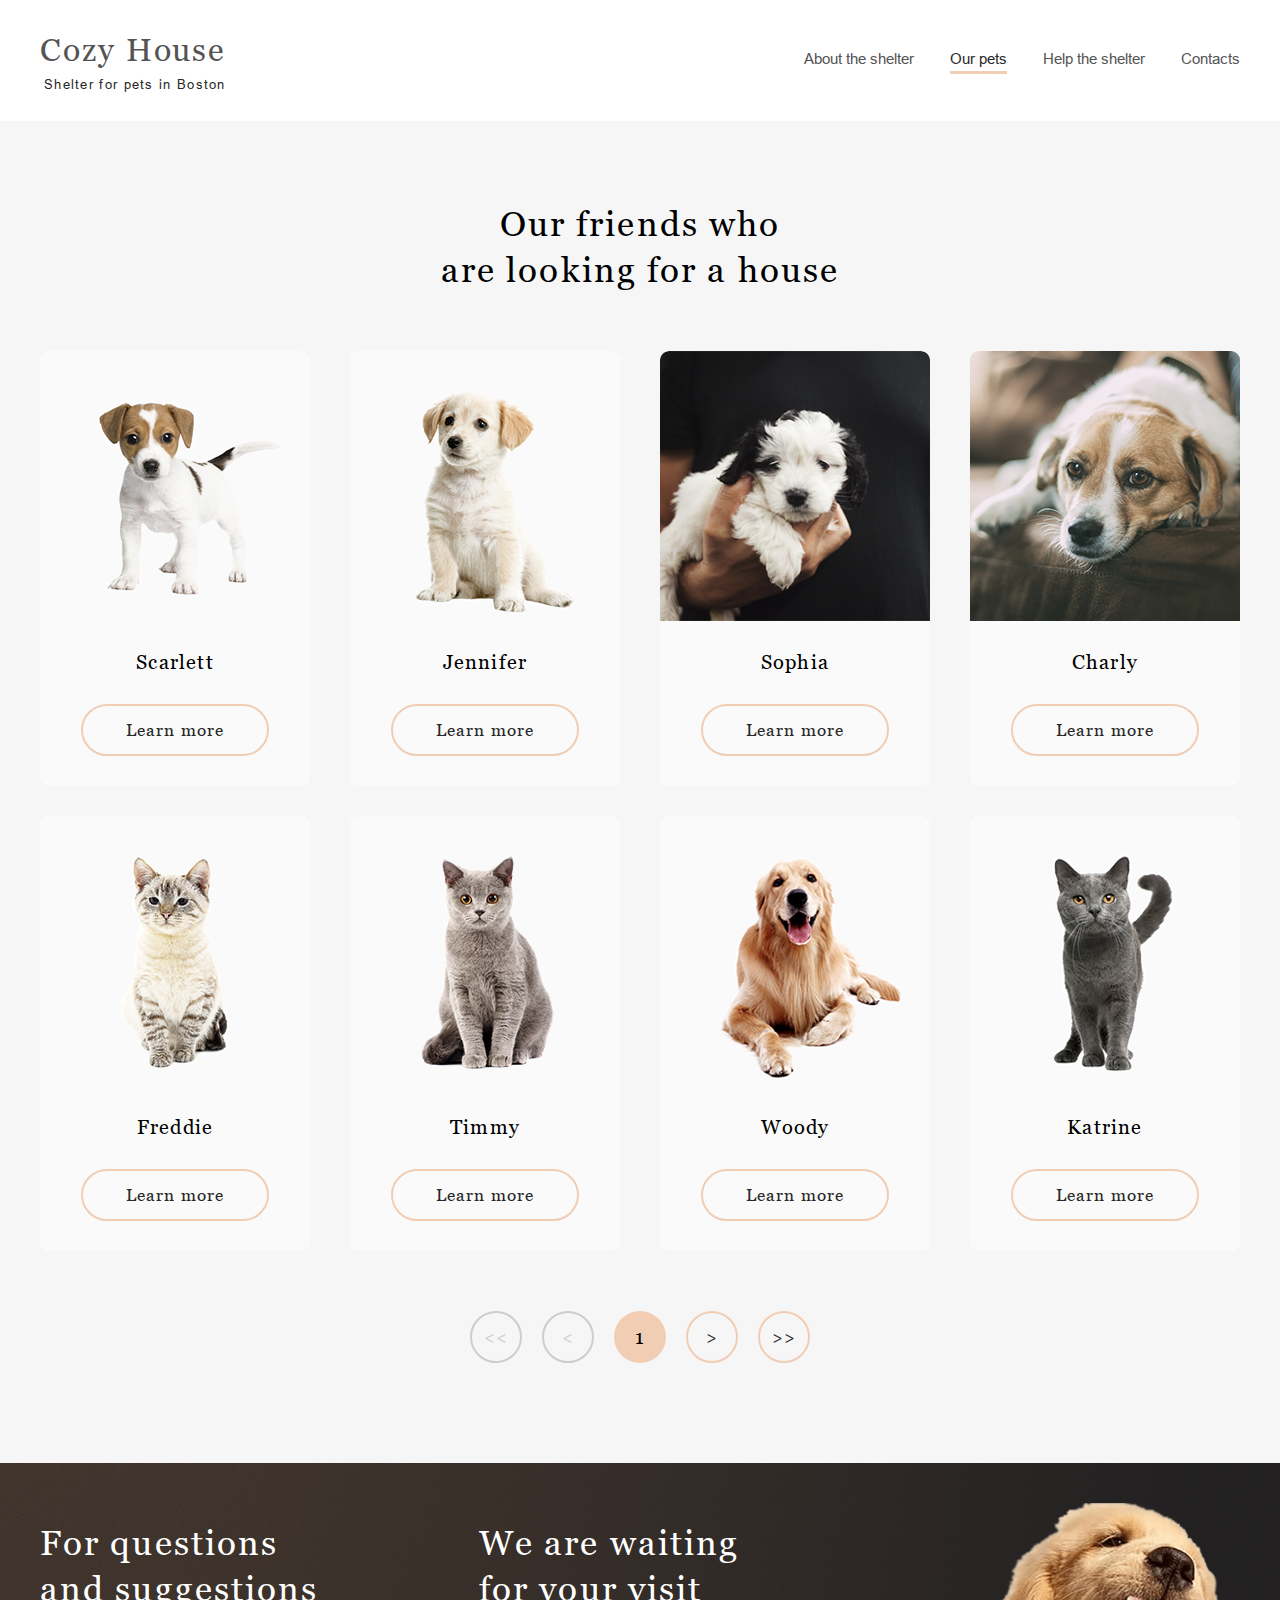
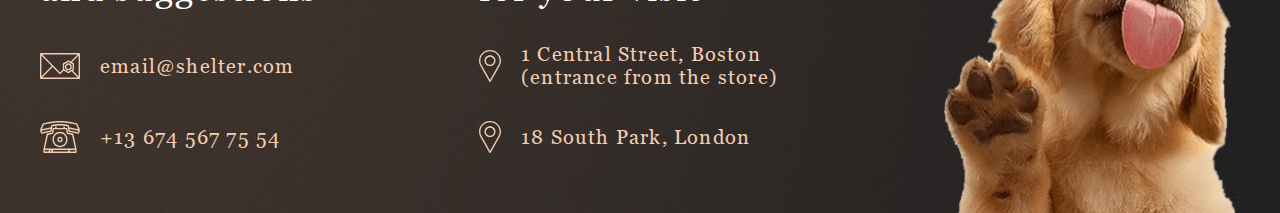
==== commit d27ff44c: "feat: add pagination" ====
--- a/pets/index.html
+++ b/pets/index.html
@@ -7,6 +7,7 @@
   <link rel="shortcut icon" href="../assets/favicon.ico" type="image/x-icon">
   <link rel="stylesheet" href="../assets/style.css">
   <link rel="stylesheet" href="style.css">
+  <link rel="stylesheet" href="../assets/modal.css" />
 
   <title>Cozy House - Pets</title>
 </head>
@@ -56,77 +57,79 @@
             are looking for a house
           </h3>
 
-          <div class="our-friends__cards pet-cards">
-            <div class="pet-card">
-              <div class="pet-card__image">
-                <img width="270" height="270" src="../assets/img/pets-katrine.jpg" alt="cat Katrine">
-              </div>
-              <div class="pet-card__name">Katrine</div>
-
-              <button class="button button--style-secondary">Learn more</button>
-            </div>
-
-            <div class="pet-card">
-              <div class="pet-card__image">
-                <img width="270" height="270" src="../assets/img/pets-jennifer.jpg" alt="puppy Jennifer">
-              </div>
-              <div class="pet-card__name">Jennifer</div>
-
-              <button class="button button--style-secondary">Learn more</button>
-            </div>
-
-            <div class="pet-card">
-              <div class="pet-card__image">
-                <img width="270" height="270" src="../assets/img/pets-woody.jpg" alt="dog Woody">
-              </div>
-              <div class="pet-card__name">Woody</div>
-
-              <button class="button button--style-secondary">Learn more</button>
-            </div>
-
-            <div class="pet-card">
-              <div class="pet-card__image">
-                <img width="270" height="270" src="../assets/img/pets-sophia.jpg" alt="puppy Sophia">
-              </div>
-              <div class="pet-card__name">Sophia</div>
-
-              <button class="button button--style-secondary">Learn more</button>
-            </div>
-
-            <div class="pet-card">
-              <div class="pet-card__image">
-                <img width="270" height="270" src="../assets/img/pets-timmy.jpg" alt="cat Timmy">
-              </div>
-              <div class="pet-card__name">Timmy</div>
-
-              <button class="button button--style-secondary">Learn more</button>
-            </div>
-
-            <div class="pet-card">
-              <div class="pet-card__image">
-                <img width="270" height="270" src="../assets/img/pets-charly.jpg" alt="dog Charly">
-              </div>
-              <div class="pet-card__name">Charly</div>
-
-              <button class="button button--style-secondary">Learn more</button>
-            </div>
-
-            <div class="pet-card">
-              <div class="pet-card__image">
-                <img width="270" height="270" src="../assets/img/pets-scarlet.jpg" alt="puppy Scarlett">
-              </div>
-              <div class="pet-card__name">Scarlett</div>
-
-              <button class="button button--style-secondary">Learn more</button>
-            </div>
-
-            <div class="pet-card">
-              <div class="pet-card__image">
-                <img width="270" height="270" src="../assets/img/pets-freddie.jpg" alt="cat Freddie">
-              </div>
-              <div class="pet-card__name">Freddie</div>
-
-              <button class="button button--style-secondary">Learn more</button>
+          <div class="our-friends__pages-wrapper">
+            <div class="our-friends__pages">
+              <div class="pet-card">
+                <div class="pet-card__image">
+                  <img width="270" height="270" src="../assets/img/pets-katrine.jpg" alt="cat Katrine">
+                </div>
+                <div class="pet-card__name">Katrine</div>
+
+                <button class="button button--style-secondary">Learn more</button>
+              </div>
+
+              <div class="pet-card">
+                <div class="pet-card__image">
+                  <img width="270" height="270" src="../assets/img/pets-jennifer.jpg" alt="puppy Jennifer">
+                </div>
+                <div class="pet-card__name">Jennifer</div>
+
+                <button class="button button--style-secondary">Learn more</button>
+              </div>
+
+              <div class="pet-card">
+                <div class="pet-card__image">
+                  <img width="270" height="270" src="../assets/img/pets-woody.jpg" alt="dog Woody">
+                </div>
+                <div class="pet-card__name">Woody</div>
+
+                <button class="button button--style-secondary">Learn more</button>
+              </div>
+
+              <div class="pet-card">
+                <div class="pet-card__image">
+                  <img width="270" height="270" src="../assets/img/pets-sophia.jpg" alt="puppy Sophia">
+                </div>
+                <div class="pet-card__name">Sophia</div>
+
+                <button class="button button--style-secondary">Learn more</button>
+              </div>
+
+              <div class="pet-card">
+                <div class="pet-card__image">
+                  <img width="270" height="270" src="../assets/img/pets-timmy.jpg" alt="cat Timmy">
+                </div>
+                <div class="pet-card__name">Timmy</div>
+
+                <button class="button button--style-secondary">Learn more</button>
+              </div>
+
+              <div class="pet-card">
+                <div class="pet-card__image">
+                  <img width="270" height="270" src="../assets/img/pets-charly.jpg" alt="dog Charly">
+                </div>
+                <div class="pet-card__name">Charly</div>
+
+                <button class="button button--style-secondary">Learn more</button>
+              </div>
+
+              <div class="pet-card">
+                <div class="pet-card__image">
+                  <img width="270" height="270" src="../assets/img/pets-scarlet.jpg" alt="puppy Scarlett">
+                </div>
+                <div class="pet-card__name">Scarlett</div>
+
+                <button class="button button--style-secondary">Learn more</button>
+              </div>
+
+              <div class="pet-card">
+                <div class="pet-card__image">
+                  <img width="270" height="270" src="../assets/img/pets-freddie.jpg" alt="cat Freddie">
+                </div>
+                <div class="pet-card__name">Freddie</div>
+
+                <button class="button button--style-secondary">Learn more</button>
+              </div>
             </div>
           </div>
 
@@ -137,7 +140,7 @@
               &lt;&lt;
             </button>
             <button
-              class="our-friends__button our-friends__button--step-up button button--style-secondary button--form-round"
+              class="our-friends__button our-friends__button--step-down button button--style-secondary button--form-round"
               disabled>
               &lt;
             </button>
@@ -145,11 +148,11 @@
             <div class="our-friends__page-number title title--style-h4">1</div>
 
             <button
-              class="our-friends__button our-friends__button--step-down button button--style-secondary button--form-round">
+              class="our-friends__button our-friends__button--step-up button button--style-secondary button--form-round">
               &gt;
             </button>
             <button
-              class="our-friends__button our-friends__button--finsh button button--style-secondary button--form-round">
+              class="our-friends__button  our-friends__button--finish button button--style-secondary button--form-round">
               &gt;&gt;
             </button>
           </div>
@@ -227,10 +230,13 @@
         </div>
       </div>
     </footer>
+
+    <div id="modal" class="modal"></div>
   </div>
 
   <script src="index.js"></script>
-  <script src="../js/burger.jss"></script>
+  <script type="module" src="../js/burger.js"></script>
+  <script type="module" src="../js/pagination.js"></script>
 </body>
 
 </html>--- a/assets/style.css
+++ b/assets/style.css
@@ -8,6 +8,12 @@
   font-family: 'Georgia';
   src: url('./fonts/georgia/georgia-regular.ttf');
   font-weight: 400;
+}
+
+@font-face {
+  font-family: 'Georgia';
+  src: url('./fonts/georgia/georgia-bold.ttf');
+  font-weight: 700;
 }
 
 :root {
@@ -45,13 +51,18 @@
     radial-gradient(100% 215.42% at 0% 0%, #5b483a 0%, #262425 100%);
 }
 
+body.lock {
+  overflow: hidden;
+}
+
 .content {
   position: relative;
   overflow-x: hidden;
 }
 
-.content--nav-open {
-  height: 100vh;
+.content--scroll-disabled {
+  position: fixed;
+  /*  height: 100vh; */
   overflow: hidden;
 }
 
@@ -409,7 +420,7 @@
   transition: 0.25s all linear;
 }
 
-.content--nav-open .burger-btn {
+.header-wrapper--nav-open .burger-btn {
   transform: rotate(90deg);
 }
 
@@ -502,11 +513,11 @@
     background: var(--color-dark-xl);
   }
 
-  .content--nav-open .nav {
+  .header-wrapper--nav-open .nav {
     right: 0;
   }
 
-  .content--nav-open .backdrop {
+  .header-wrapper--nav-open .backdrop {
     display: block;
   }
 
--- a/pets/style.css
+++ b/pets/style.css
@@ -13,14 +13,27 @@
   margin-bottom: 59px;
 }
 
-.our-friends__cards {
+.our-friends__pages-wrapper {
+  margin: 0 auto;
+  margin-bottom: 60px;
+
+  overflow: hidden;
+}
+
+.our-friends__pages {
+  position: relative;
+
+  display: flex;
+}
+
+.our-friends__page {
+  position: relative;
+  left: 0;
+
+  flex-shrink: 0;
   flex-wrap: wrap;
   justify-content: center;
   row-gap: 30px;
-
-  margin-bottom: 60px;
-
-  overflow: hidden;
 }
 
 .our-friends__buttons {
@@ -58,13 +71,14 @@
     margin-bottom: 30px;
   }
 
-  .our-friends__cards {
-    max-height: 1365px;
+  .our-friends__pages-wrapper {
+    height: 1365px;
+    width: 580px;
     margin-bottom: 39px;
   }
 }
 
-@media screen and (max-width: 480px) {
+@media screen and (max-width: 640px) {
   .our-friends__wrapper {
     padding: 42px 10px;
   }
@@ -72,7 +86,8 @@
   .our-friends__heading {
     margin-bottom: 42px;
   }
-  .our-friends__cards {
+  .our-friends__pages-wrapper {
     margin-bottom: 41px;
+    width: 270px;
   }
 }
--- a/assets/modal.css
+++ b/assets/modal.css
@@ -0,0 +1,219 @@
+.modal {
+  position: fixed;
+  top: 0;
+
+  z-index: 10;
+
+  width: 100vw;
+  height: 100vh;
+  padding: 20px;
+
+  display: flex;
+  justify-content: center;
+
+  background-color: rgba(41, 41, 41, 0.6);
+
+  color: #000;
+
+  opacity: 0;
+  visibility: hidden;
+
+  transition: opacity 0.5s ease, visibility 0s;
+}
+
+.modal.open {
+  opacity: 1;
+  visibility: visible;
+}
+
+.modal__content {
+  position: absolute;
+  top: 188px;
+
+  display: flex;
+
+  width: calc(100% - 140px);
+  max-width: 900px;
+  min-height: 500px;
+  margin: 0 auto;
+
+  border-radius: 9px;
+  background-color: var(--color-light-s);
+
+  opacity: 0;
+  transform: translate(0px, -100px);
+  transition: all 0.5s ease;
+}
+
+.modal.open .modal__content {
+  opacity: 1;
+  transform: translate(0px);
+}
+
+.modal__button {
+  position: absolute;
+  top: -52px;
+  right: -42px;
+
+  display: flex;
+  justify-content: center;
+  align-items: center;
+
+  margin: 0 0 0 auto;
+  width: 52px;
+  height: 52px;
+
+  border: 2px solid var(--color-primary);
+  border-radius: 50%;
+  background-color: initial;
+
+  cursor: pointer;
+  transition: all 0.15s linear;
+}
+
+.modal__button path {
+  fill: var(--color-dark-3xl);
+}
+
+.modal__button:hover {
+  background-color: var(--color-primary);
+}
+
+.modal__image {
+  position: relative;
+
+  /*   max-height: 500px; */
+  min-width: 350px;
+  width: 100%;
+
+  border-radius: 9px 0 0 9px;
+  overflow: hidden;
+}
+
+.modal__image img {
+  position: absolute;
+
+  width: 100%;
+  height: 100%;
+  object-fit: cover;
+}
+
+.modal__info {
+  display: flex;
+  flex-direction: column;
+  gap: 40px;
+
+  max-width: 400px;
+  padding: 5.7% 20px 5.7% 29px;
+}
+
+.modal__title,
+.modal__subtitle,
+.modal__description,
+.modal__specifications-text {
+  font-family: var(--font-family);
+  font-weight: 400;
+  letter-spacing: 0.06em;
+  text-align: left;
+}
+
+.modal__title {
+  margin-bottom: 8px;
+
+  font-size: 35px;
+  line-height: 45.5px;
+}
+
+.modal__subtitle {
+  font-size: 20px;
+  line-height: 23px;
+}
+
+.modal__description {
+  font-size: 15px;
+  line-height: 17px;
+}
+
+.modal__specifications {
+  display: flex;
+  flex-direction: column;
+  gap: 12px;
+  padding-left: 15px;
+}
+
+.modal__specifications-text {
+  font-size: 15px;
+  line-height: 16.5px;
+  text-align: left;
+  color: var(--color-primary);
+}
+
+.modal__specifications-text span {
+  color: #000;
+}
+
+.modal__specifications-text span:first-child {
+  font-weight: 700;
+}
+
+@media screen and (max-width: 768px) {
+  .modal__content {
+    top: 263px;
+    min-height: 350px;
+  }
+
+  .modal__image {
+    flex-shrink: 1.6;
+    /*   max-height: 350px; */
+    min-width: 200px;
+  }
+
+  .modal__info {
+    flex-shrink: 3;
+    gap: 22px;
+    padding: 10px 5px 10px 11px;
+  }
+
+  .modal__description {
+    font-size: 13px;
+    line-height: 14px;
+  }
+
+  .modal__specifications {
+    gap: 6px;
+  }
+}
+
+@media screen and (max-width: 640px) {
+  .modal__image {
+    display: none;
+  }
+
+  .modal__info {
+    padding: 10px;
+    max-width: none;
+  }
+
+  .modal__content {
+    top: 221px;
+    width: calc(100% - 80px);
+    min-height: fit-content;
+  }
+
+  .modal__button {
+    right: -29px;
+  }
+
+  .modal__title,
+  .modal__subtitle {
+    text-align: center;
+  }
+
+  .modal__description {
+    text-align: justify;
+  }
+
+  .modal__specifications {
+    gap: 7px;
+  }
+}
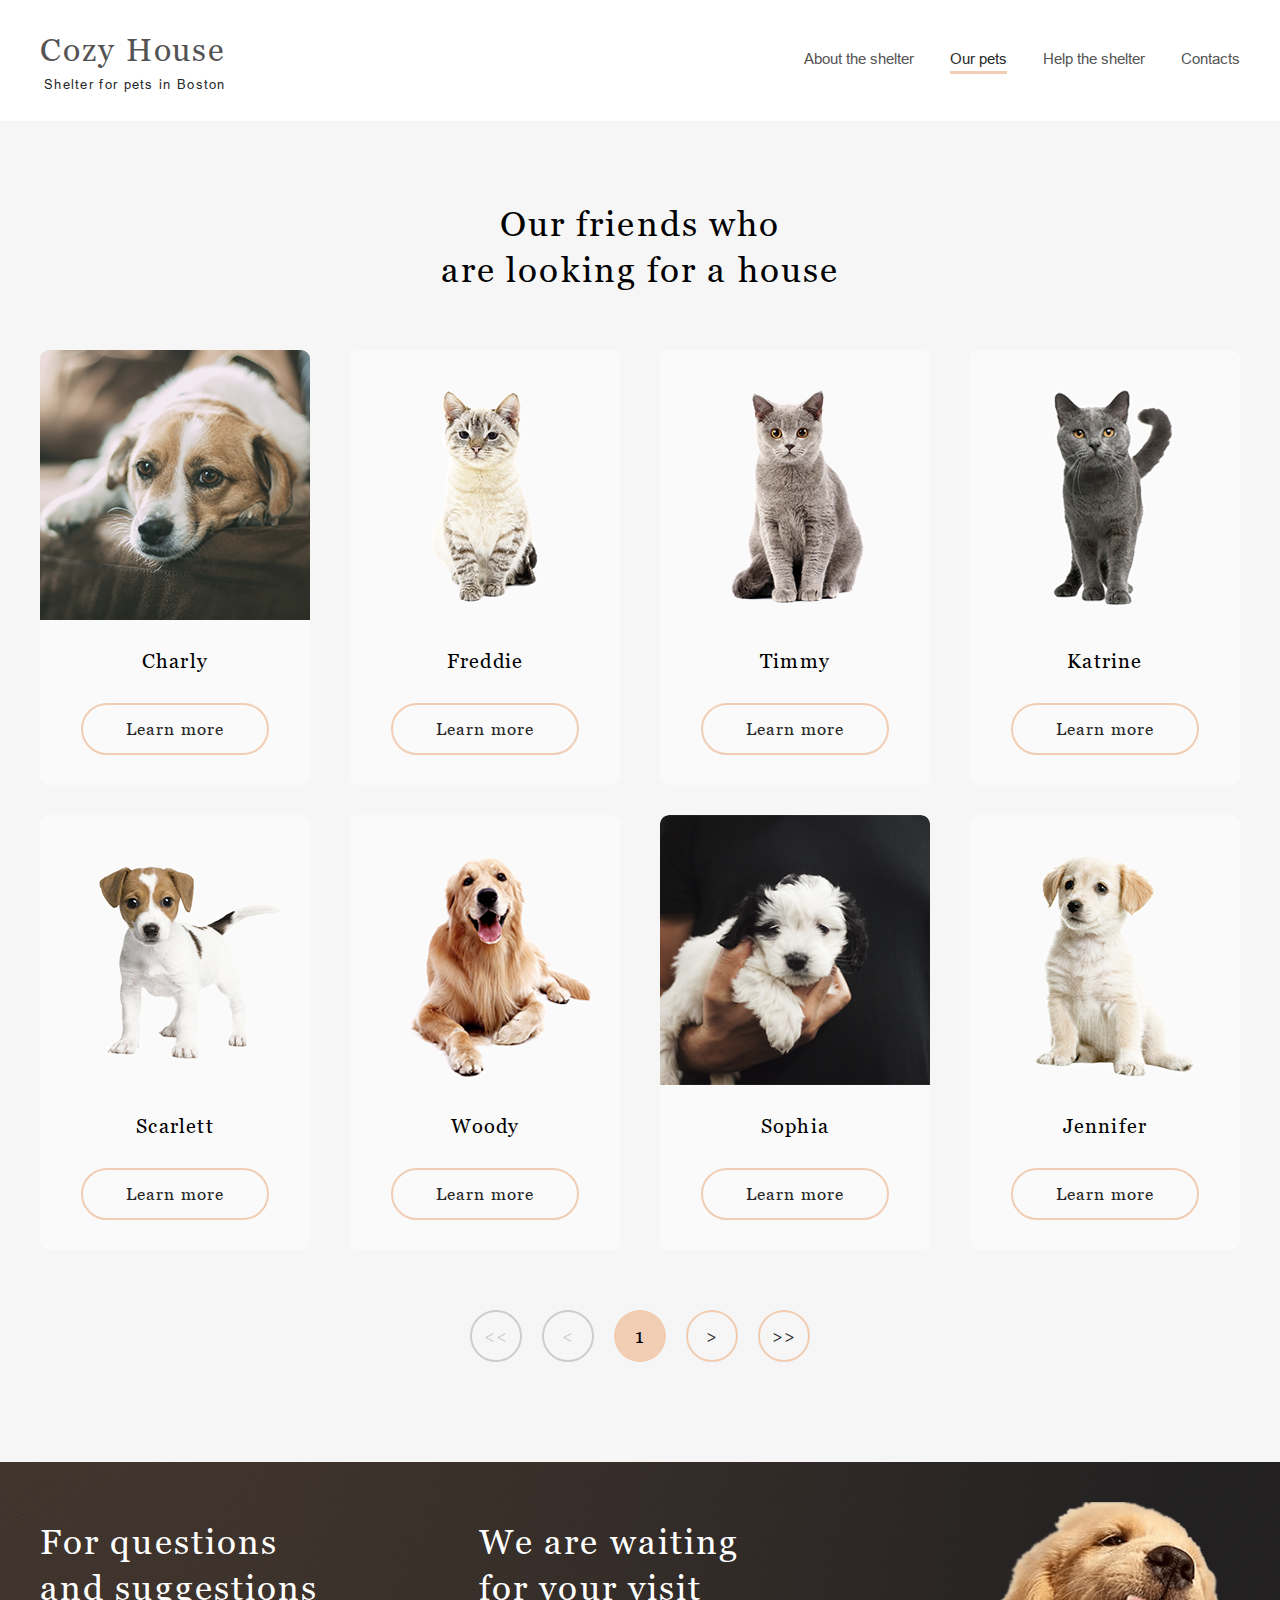
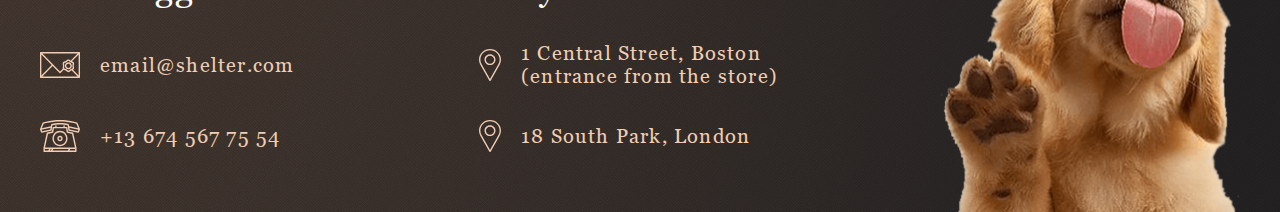
==== commit ca11dd54: "refactor: pagination" ====
--- a/pets/index.html
+++ b/pets/index.html
@@ -2,12 +2,12 @@
 <html lang="en">
 
 <head>
-  <meta charset="UTF-8">
-  <meta name="viewport" content="width=device-width, initial-scale=1.0">
-  <link rel="shortcut icon" href="../assets/favicon.ico" type="image/x-icon">
-  <link rel="stylesheet" href="../assets/style.css">
-  <link rel="stylesheet" href="style.css">
+  <meta charset="UTF-8" />
+  <meta name="viewport" content="width=device-width, initial-scale=1.0" />
+  <link rel="shortcut icon" href="../assets/favicon.ico" type="image/x-icon" />
+  <link rel="stylesheet" href="../assets/style.css" />
   <link rel="stylesheet" href="../assets/modal.css" />
+  <link rel="stylesheet" href="style.css" />
 
   <title>Cozy House - Pets</title>
 </head>
@@ -38,7 +38,6 @@
           </ul>
         </nav>
 
-
         <div class="backdrop"></div>
 
         <button id="burger-btn" class="burger-btn">
@@ -53,7 +52,7 @@
       <section class="our-friends">
         <div class="our-friends__wrapper content-wrapper">
           <h3 class="our-friends__heading title title--style-h3">
-            Our friends who<br>
+            Our friends who<br />
             are looking for a house
           </h3>
 
@@ -61,7 +60,7 @@
             <div class="our-friends__pages">
               <div class="pet-card">
                 <div class="pet-card__image">
-                  <img width="270" height="270" src="../assets/img/pets-katrine.jpg" alt="cat Katrine">
+                  <img width="270" height="270" src="../assets/img/pets-katrine.jpg" alt="cat Katrine" />
                 </div>
                 <div class="pet-card__name">Katrine</div>
 
@@ -70,7 +69,7 @@
 
               <div class="pet-card">
                 <div class="pet-card__image">
-                  <img width="270" height="270" src="../assets/img/pets-jennifer.jpg" alt="puppy Jennifer">
+                  <img width="270" height="270" src="../assets/img/pets-jennifer.jpg" alt="puppy Jennifer" />
                 </div>
                 <div class="pet-card__name">Jennifer</div>
 
@@ -79,7 +78,7 @@
 
               <div class="pet-card">
                 <div class="pet-card__image">
-                  <img width="270" height="270" src="../assets/img/pets-woody.jpg" alt="dog Woody">
+                  <img width="270" height="270" src="../assets/img/pets-woody.jpg" alt="dog Woody" />
                 </div>
                 <div class="pet-card__name">Woody</div>
 
@@ -88,7 +87,7 @@
 
               <div class="pet-card">
                 <div class="pet-card__image">
-                  <img width="270" height="270" src="../assets/img/pets-sophia.jpg" alt="puppy Sophia">
+                  <img width="270" height="270" src="../assets/img/pets-sophia.jpg" alt="puppy Sophia" />
                 </div>
                 <div class="pet-card__name">Sophia</div>
 
@@ -97,7 +96,7 @@
 
               <div class="pet-card">
                 <div class="pet-card__image">
-                  <img width="270" height="270" src="../assets/img/pets-timmy.jpg" alt="cat Timmy">
+                  <img width="270" height="270" src="../assets/img/pets-timmy.jpg" alt="cat Timmy" />
                 </div>
                 <div class="pet-card__name">Timmy</div>
 
@@ -106,7 +105,7 @@
 
               <div class="pet-card">
                 <div class="pet-card__image">
-                  <img width="270" height="270" src="../assets/img/pets-charly.jpg" alt="dog Charly">
+                  <img width="270" height="270" src="../assets/img/pets-charly.jpg" alt="dog Charly" />
                 </div>
                 <div class="pet-card__name">Charly</div>
 
@@ -115,7 +114,7 @@
 
               <div class="pet-card">
                 <div class="pet-card__image">
-                  <img width="270" height="270" src="../assets/img/pets-scarlet.jpg" alt="puppy Scarlett">
+                  <img width="270" height="270" src="../assets/img/pets-scarlet.jpg" alt="puppy Scarlett" />
                 </div>
                 <div class="pet-card__name">Scarlett</div>
 
@@ -124,7 +123,7 @@
 
               <div class="pet-card">
                 <div class="pet-card__image">
-                  <img width="270" height="270" src="../assets/img/pets-freddie.jpg" alt="cat Freddie">
+                  <img width="270" height="270" src="../assets/img/pets-freddie.jpg" alt="cat Freddie" />
                 </div>
                 <div class="pet-card__name">Freddie</div>
 
@@ -152,7 +151,7 @@
               &gt;
             </button>
             <button
-              class="our-friends__button  our-friends__button--finish button button--style-secondary button--form-round">
+              class="our-friends__button our-friends__button--finish button button--style-secondary button--form-round">
               &gt;&gt;
             </button>
           </div>
@@ -226,7 +225,7 @@
           </a>
         </div>
         <div class="footer-image">
-          <img src="../assets/img/footer-puppy.png" alt="puppy">
+          <img src="../assets/img/footer-puppy.png" alt="puppy" />
         </div>
       </div>
     </footer>
@@ -234,7 +233,7 @@
     <div id="modal" class="modal"></div>
   </div>
 
-  <script src="index.js"></script>
+  <script src="../js/index.js"></script>
   <script type="module" src="../js/burger.js"></script>
   <script type="module" src="../js/pagination.js"></script>
 </body>
--- a/assets/style.css
+++ b/assets/style.css
@@ -458,6 +458,7 @@
   right: 0;
   left: 0;
   bottom: 0;
+  z-index: 9;
 
   background-color: #29292999;
 }
--- a/pets/style.css
+++ b/pets/style.css
@@ -5,17 +5,18 @@
 
 .our-friends__wrapper {
   display: block;
+
+  padding: 80px 0px 95px;
 }
 
 .our-friends__heading {
   text-align: center;
 
-  margin-bottom: 59px;
+  margin-bottom: 33px;
 }
 
 .our-friends__pages-wrapper {
-  margin: 0 auto;
-  margin-bottom: 60px;
+  margin: 0 auto 30px;
 
   overflow: hidden;
 }
@@ -34,6 +35,8 @@
   flex-wrap: wrap;
   justify-content: center;
   row-gap: 30px;
+
+  padding: 25px;
 }
 
 .our-friends__buttons {
@@ -41,8 +44,9 @@
   grid-template-columns: repeat(5, minmax(52px, 62px));
   align-items: center;
   justify-content: center;
+  gap: 10px;
 
-  gap: 10px;
+  padding: 5px 10px;
 }
 
 .our-friends__page-number {
@@ -62,32 +66,32 @@
   justify-self: center;
 }
 
-@media screen and (max-width: 960px) {
+@media screen and (max-width: 980px) {
   .our-friends__wrapper {
-    padding: 80px 30px 77px;
+    padding: 80px 0 71px;
   }
 
   .our-friends__heading {
-    margin-bottom: 30px;
+    margin-bottom: 5px;
   }
 
   .our-friends__pages-wrapper {
-    height: 1365px;
-    width: 580px;
-    margin-bottom: 39px;
+    height: 1425px;
+    width: 640px;
+    margin-bottom: -1px;
   }
 }
 
 @media screen and (max-width: 640px) {
   .our-friends__wrapper {
-    padding: 42px 10px;
+    padding: 42px 0 36px;
   }
 
   .our-friends__heading {
-    margin-bottom: 42px;
+    margin-bottom: 16px;
   }
   .our-friends__pages-wrapper {
-    margin-bottom: 41px;
-    width: 270px;
+    margin-bottom: 3px;
+    width: 320px;
   }
 }
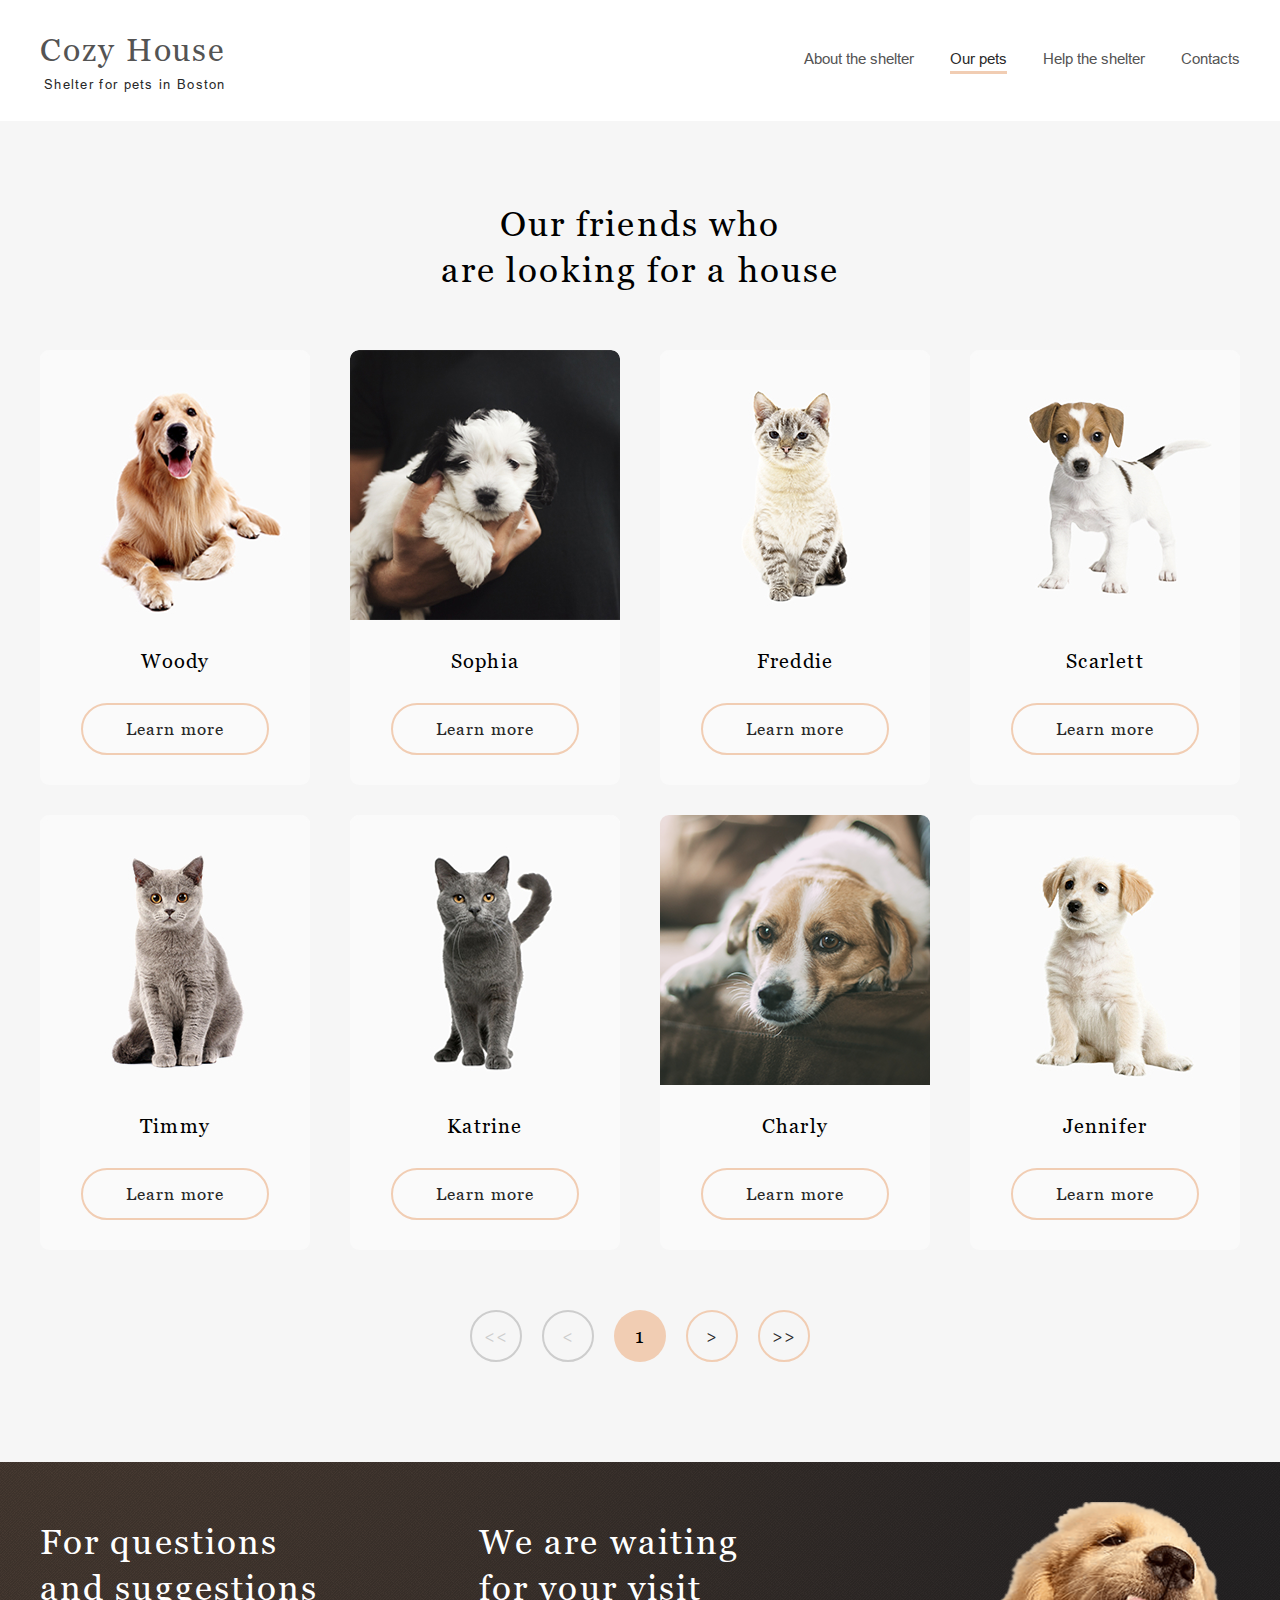
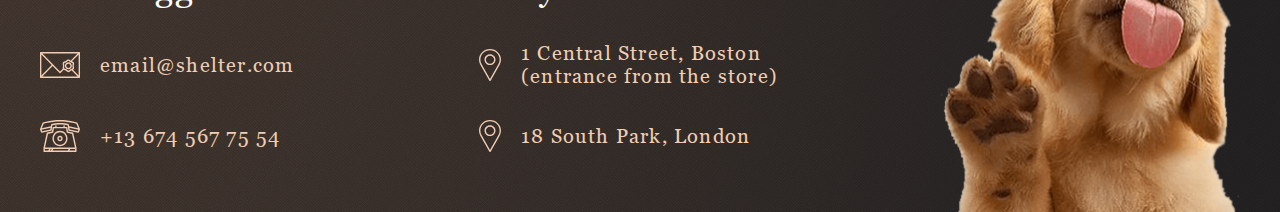
==== commit 660341f4: "refactor: minor edits" ====
--- a/pets/index.html
+++ b/pets/index.html
@@ -6,7 +6,6 @@
   <meta name="viewport" content="width=device-width, initial-scale=1.0" />
   <link rel="shortcut icon" href="../assets/favicon.ico" type="image/x-icon" />
   <link rel="stylesheet" href="../assets/style.css" />
-  <link rel="stylesheet" href="../assets/modal.css" />
   <link rel="stylesheet" href="style.css" />
 
   <title>Cozy House - Pets</title>
--- a/assets/style.css
+++ b/assets/style.css
@@ -1,3 +1,5 @@
+@import url('modal.css');
+
 @font-face {
   font-family: 'Arial';
   src: url('./fonts/arial/arial-regular.ttf');
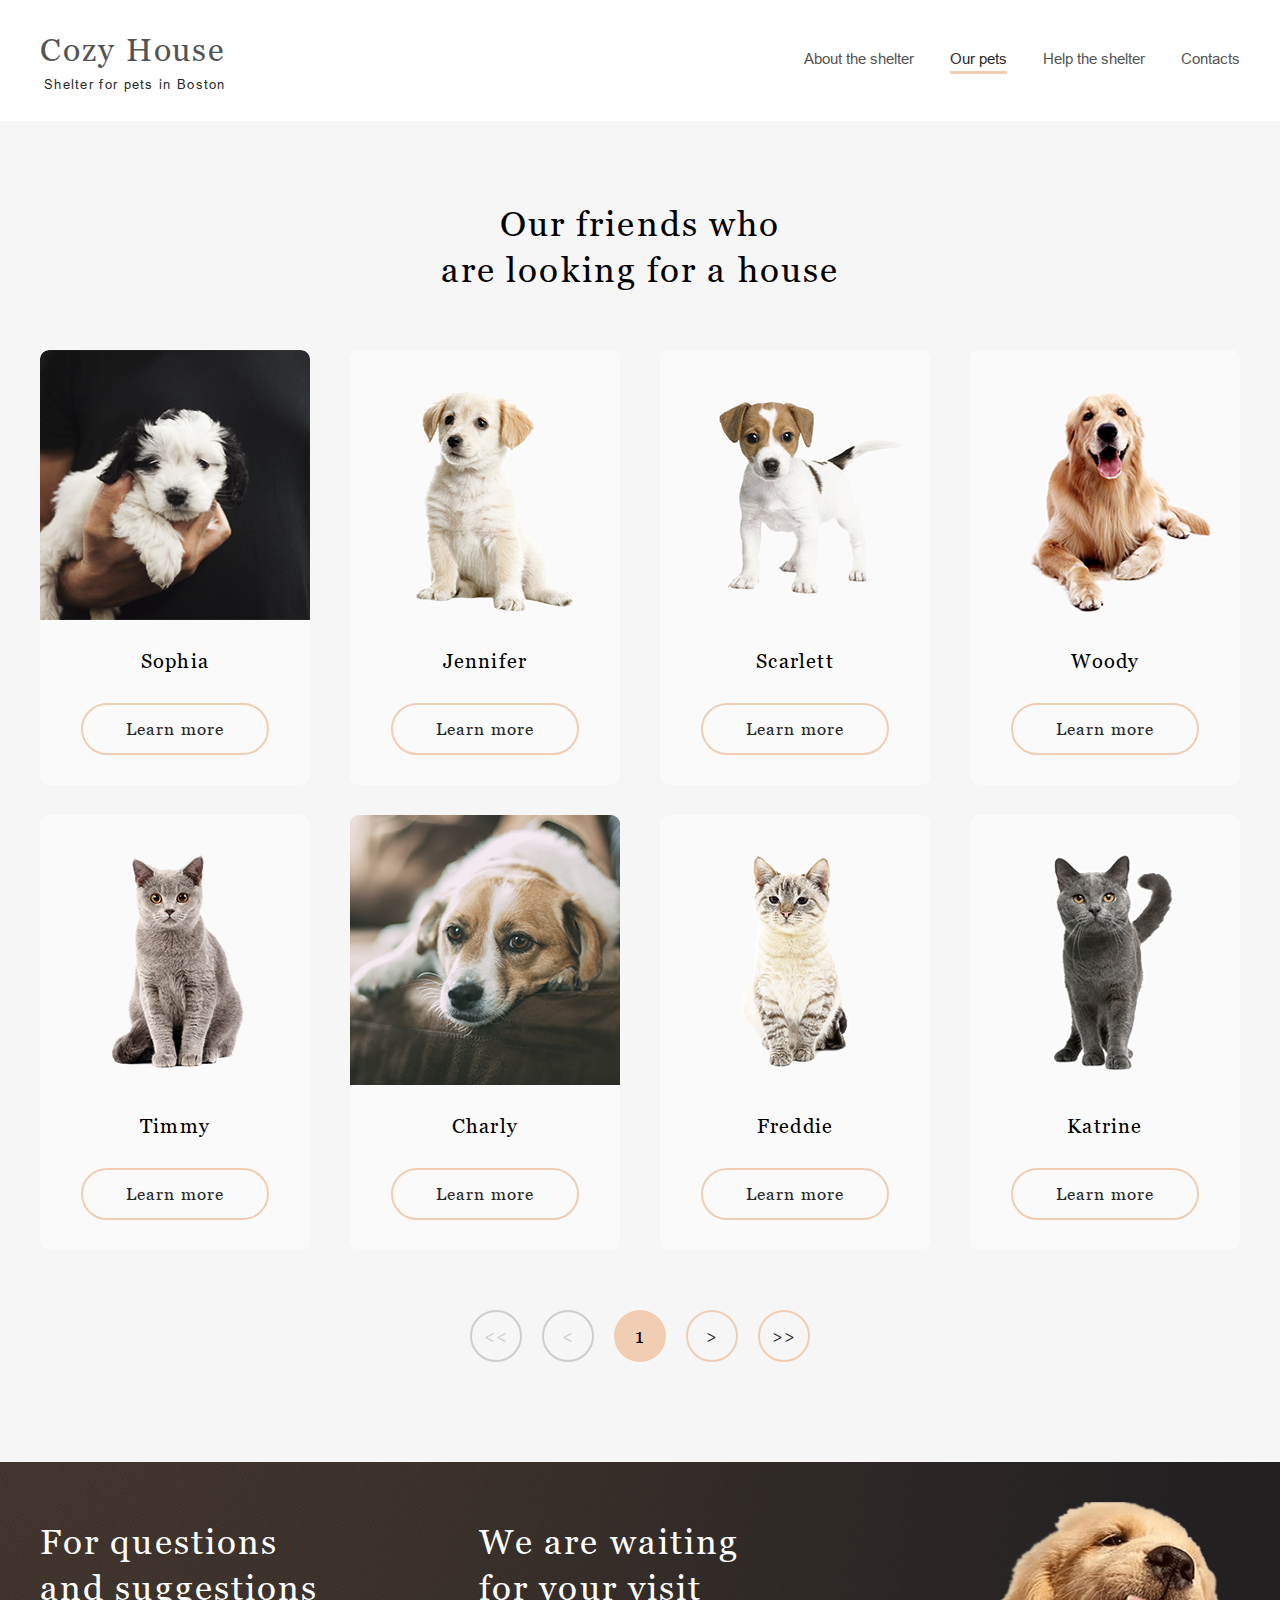
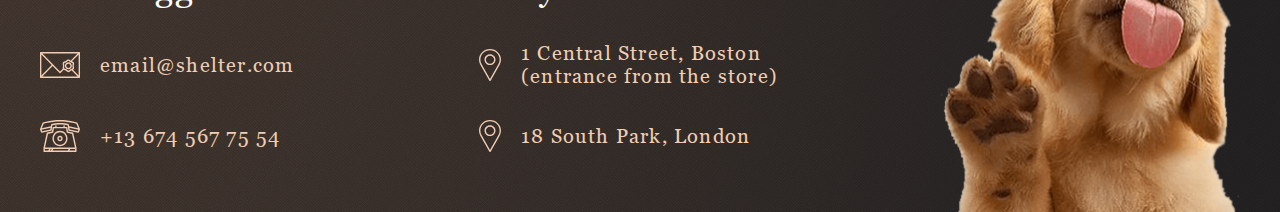
==== commit 28979800: "fix: remove cards from layout" ====
--- a/pets/index.html
+++ b/pets/index.html
@@ -57,77 +57,7 @@
 
           <div class="our-friends__pages-wrapper">
             <div class="our-friends__pages">
-              <div class="pet-card">
-                <div class="pet-card__image">
-                  <img width="270" height="270" src="../assets/img/pets-katrine.jpg" alt="cat Katrine" />
-                </div>
-                <div class="pet-card__name">Katrine</div>
 
-                <button class="button button--style-secondary">Learn more</button>
-              </div>
-
-              <div class="pet-card">
-                <div class="pet-card__image">
-                  <img width="270" height="270" src="../assets/img/pets-jennifer.jpg" alt="puppy Jennifer" />
-                </div>
-                <div class="pet-card__name">Jennifer</div>
-
-                <button class="button button--style-secondary">Learn more</button>
-              </div>
-
-              <div class="pet-card">
-                <div class="pet-card__image">
-                  <img width="270" height="270" src="../assets/img/pets-woody.jpg" alt="dog Woody" />
-                </div>
-                <div class="pet-card__name">Woody</div>
-
-                <button class="button button--style-secondary">Learn more</button>
-              </div>
-
-              <div class="pet-card">
-                <div class="pet-card__image">
-                  <img width="270" height="270" src="../assets/img/pets-sophia.jpg" alt="puppy Sophia" />
-                </div>
-                <div class="pet-card__name">Sophia</div>
-
-                <button class="button button--style-secondary">Learn more</button>
-              </div>
-
-              <div class="pet-card">
-                <div class="pet-card__image">
-                  <img width="270" height="270" src="../assets/img/pets-timmy.jpg" alt="cat Timmy" />
-                </div>
-                <div class="pet-card__name">Timmy</div>
-
-                <button class="button button--style-secondary">Learn more</button>
-              </div>
-
-              <div class="pet-card">
-                <div class="pet-card__image">
-                  <img width="270" height="270" src="../assets/img/pets-charly.jpg" alt="dog Charly" />
-                </div>
-                <div class="pet-card__name">Charly</div>
-
-                <button class="button button--style-secondary">Learn more</button>
-              </div>
-
-              <div class="pet-card">
-                <div class="pet-card__image">
-                  <img width="270" height="270" src="../assets/img/pets-scarlet.jpg" alt="puppy Scarlett" />
-                </div>
-                <div class="pet-card__name">Scarlett</div>
-
-                <button class="button button--style-secondary">Learn more</button>
-              </div>
-
-              <div class="pet-card">
-                <div class="pet-card__image">
-                  <img width="270" height="270" src="../assets/img/pets-freddie.jpg" alt="cat Freddie" />
-                </div>
-                <div class="pet-card__name">Freddie</div>
-
-                <button class="button button--style-secondary">Learn more</button>
-              </div>
             </div>
           </div>
 
--- a/assets/style.css
+++ b/assets/style.css
@@ -63,9 +63,9 @@
 }
 
 .content--scroll-disabled {
-  position: fixed;
-  /*  height: 100vh; */
+  height: 100vh;
   overflow: hidden;
+  width: 100%;
 }
 
 img {
